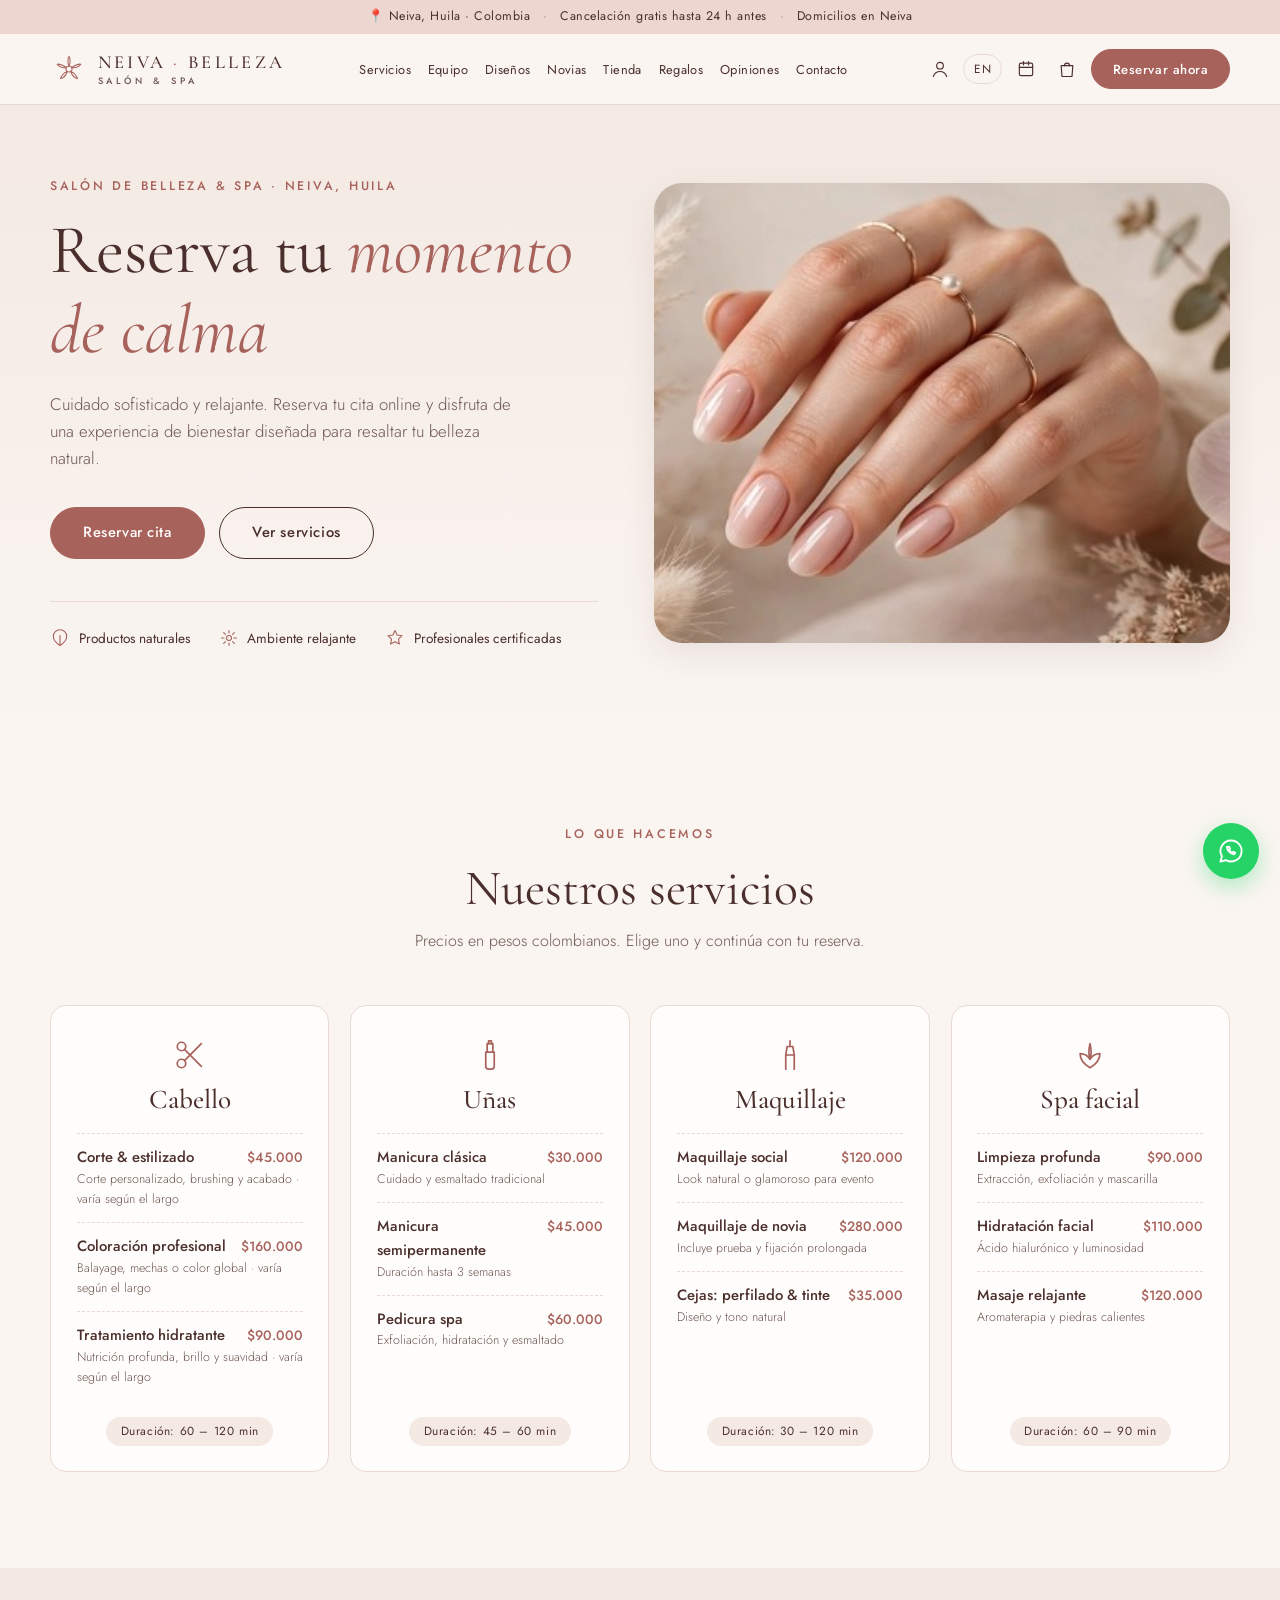
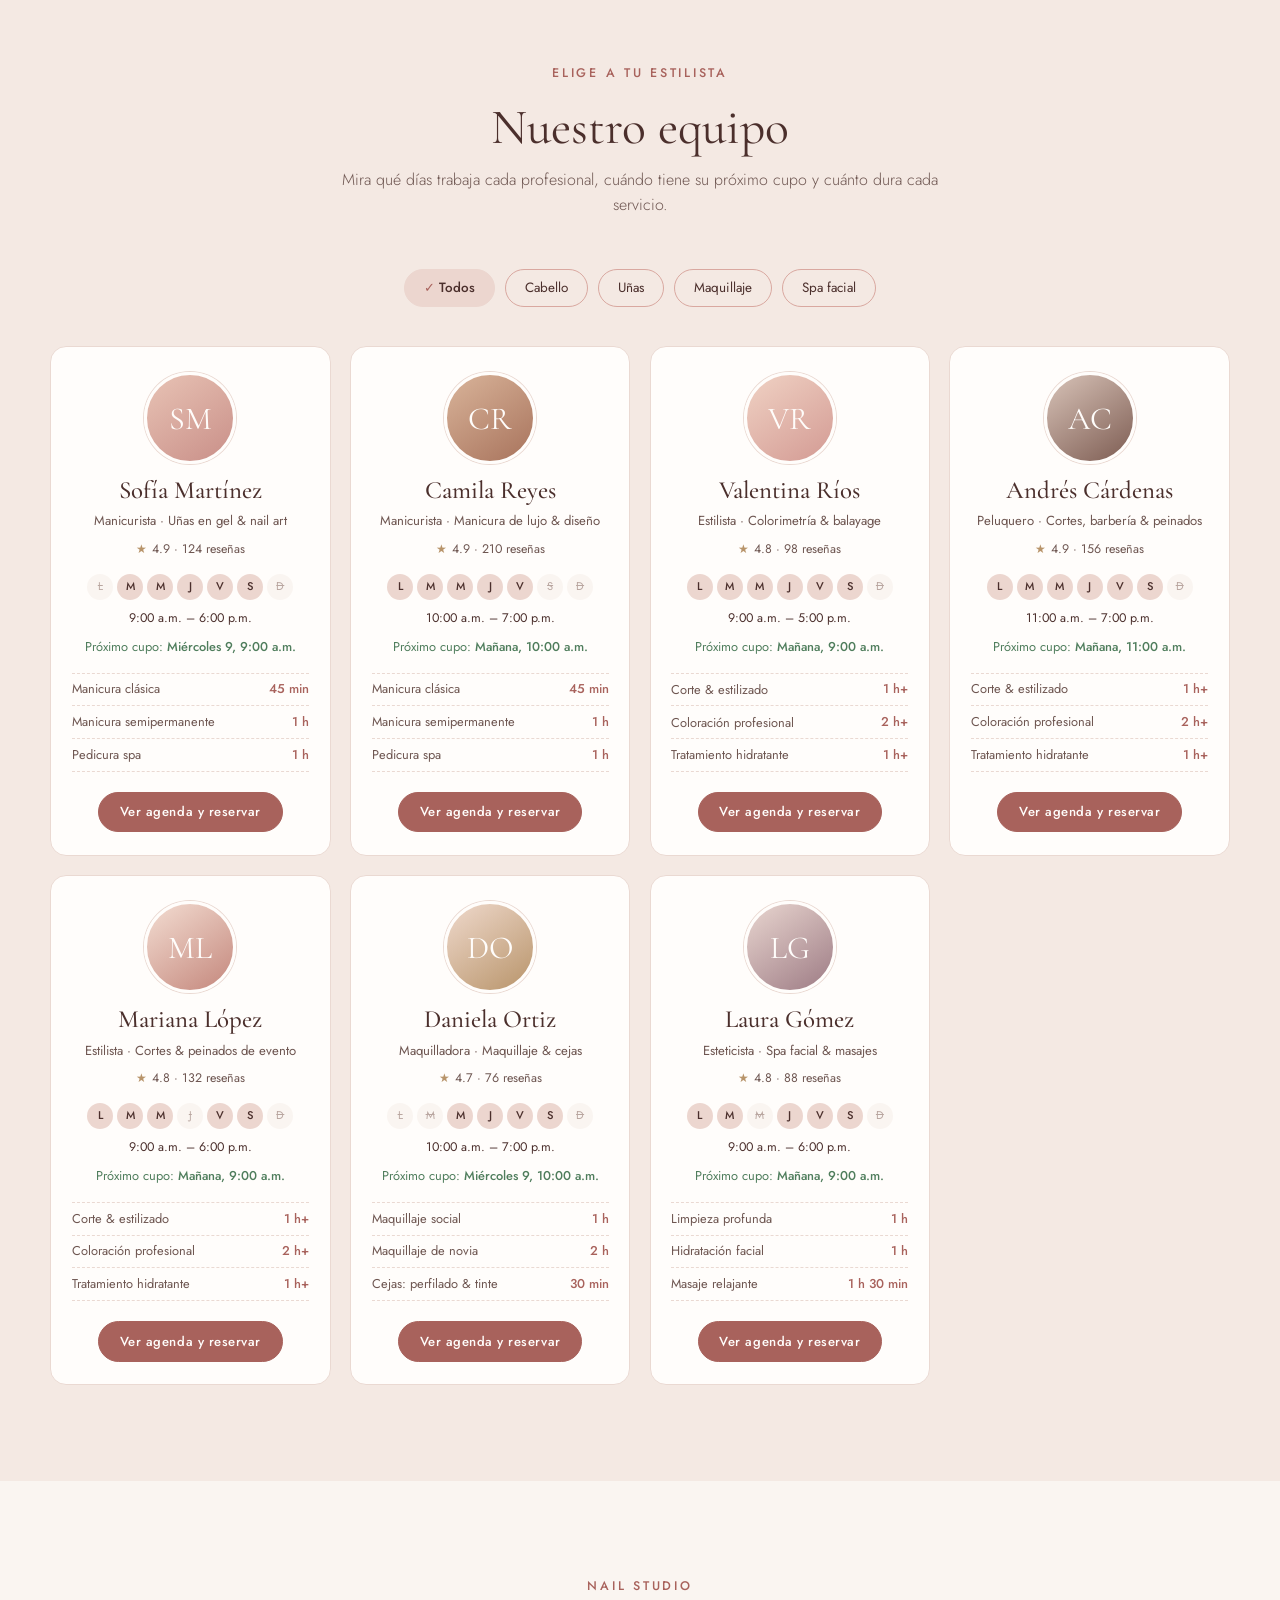
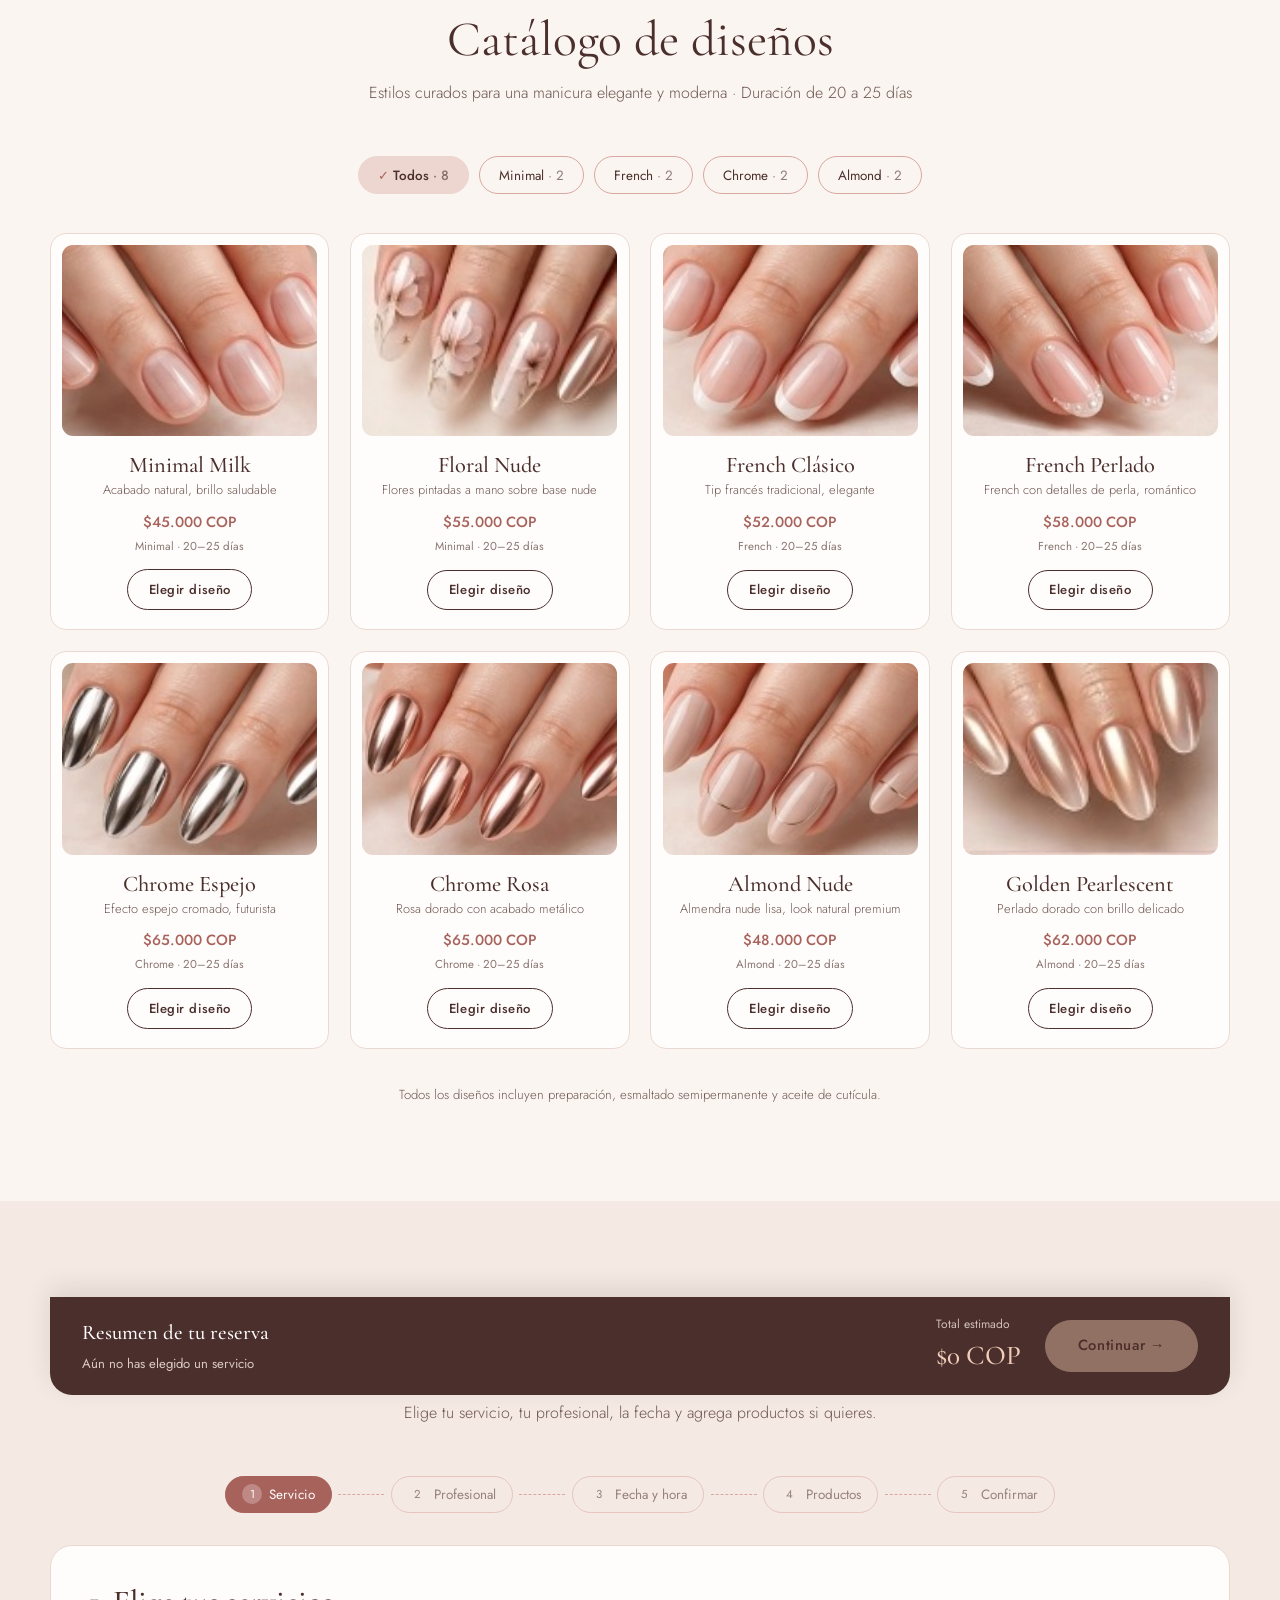
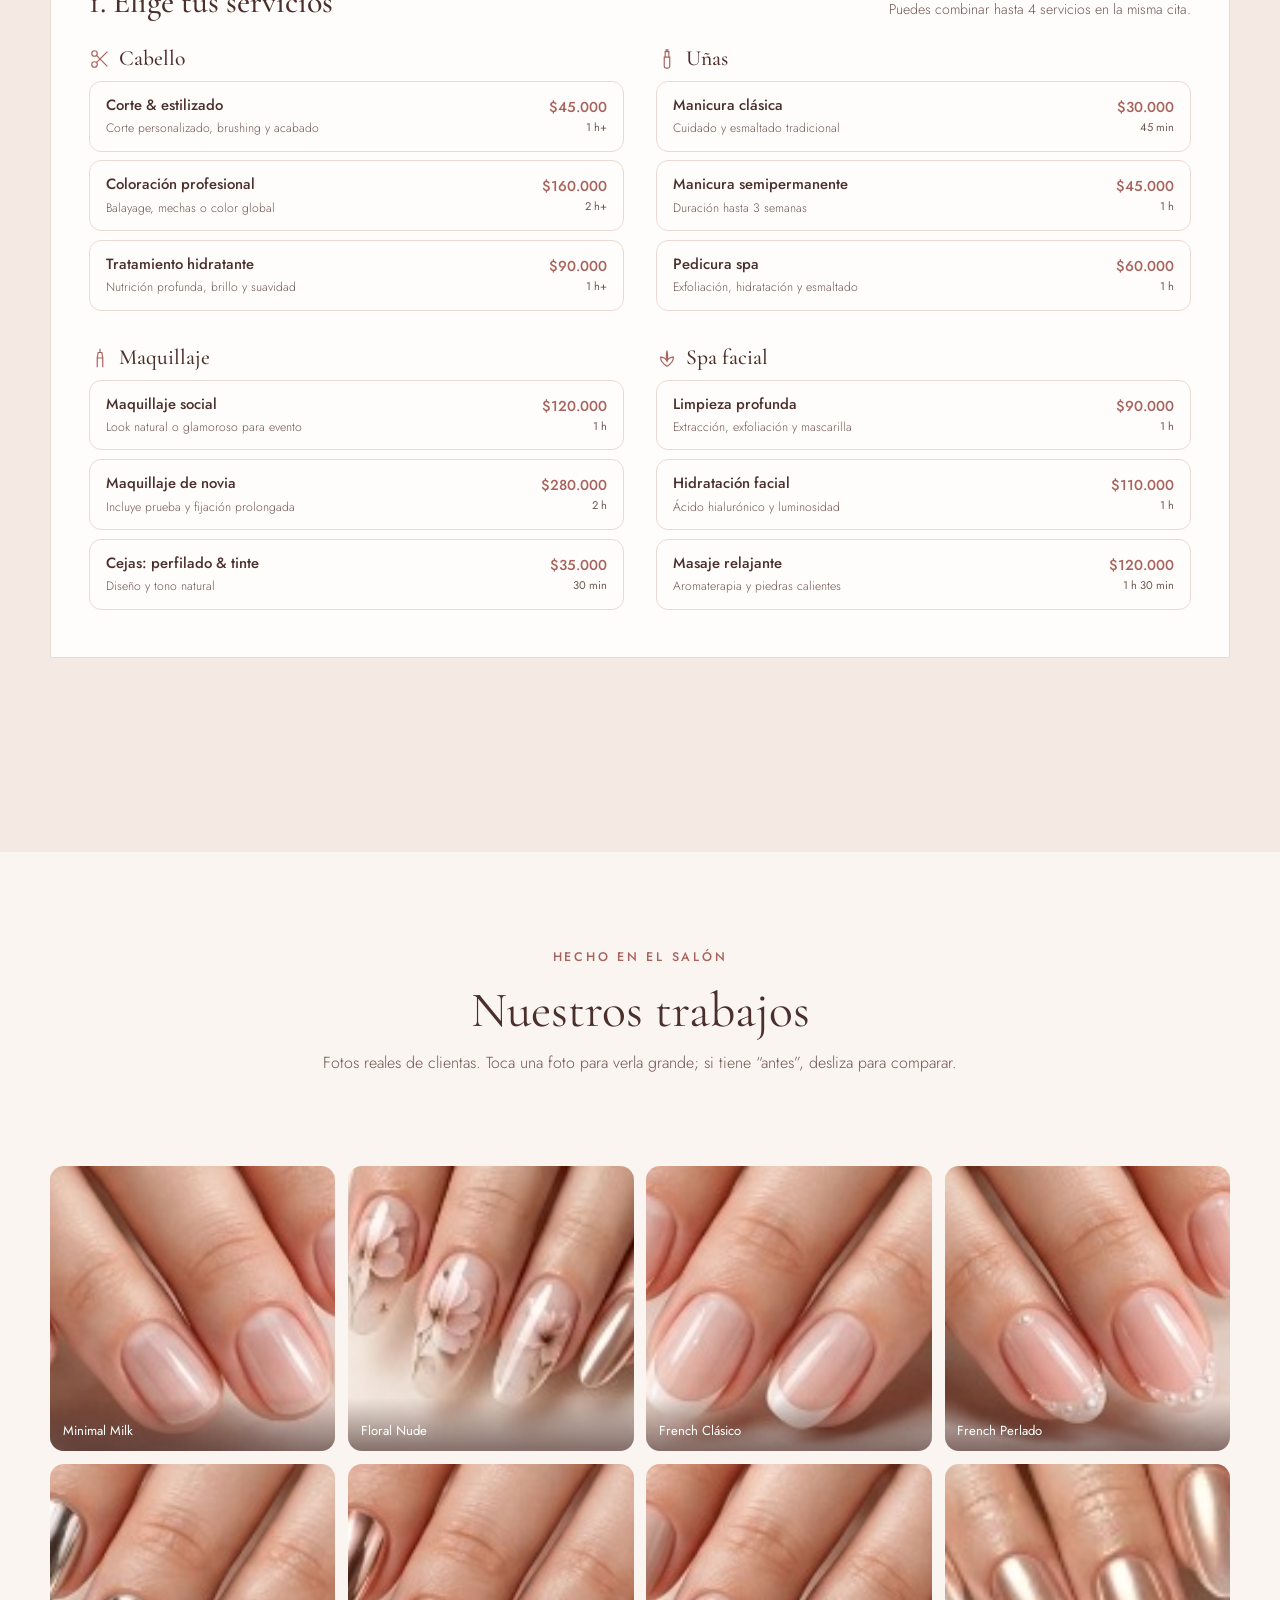
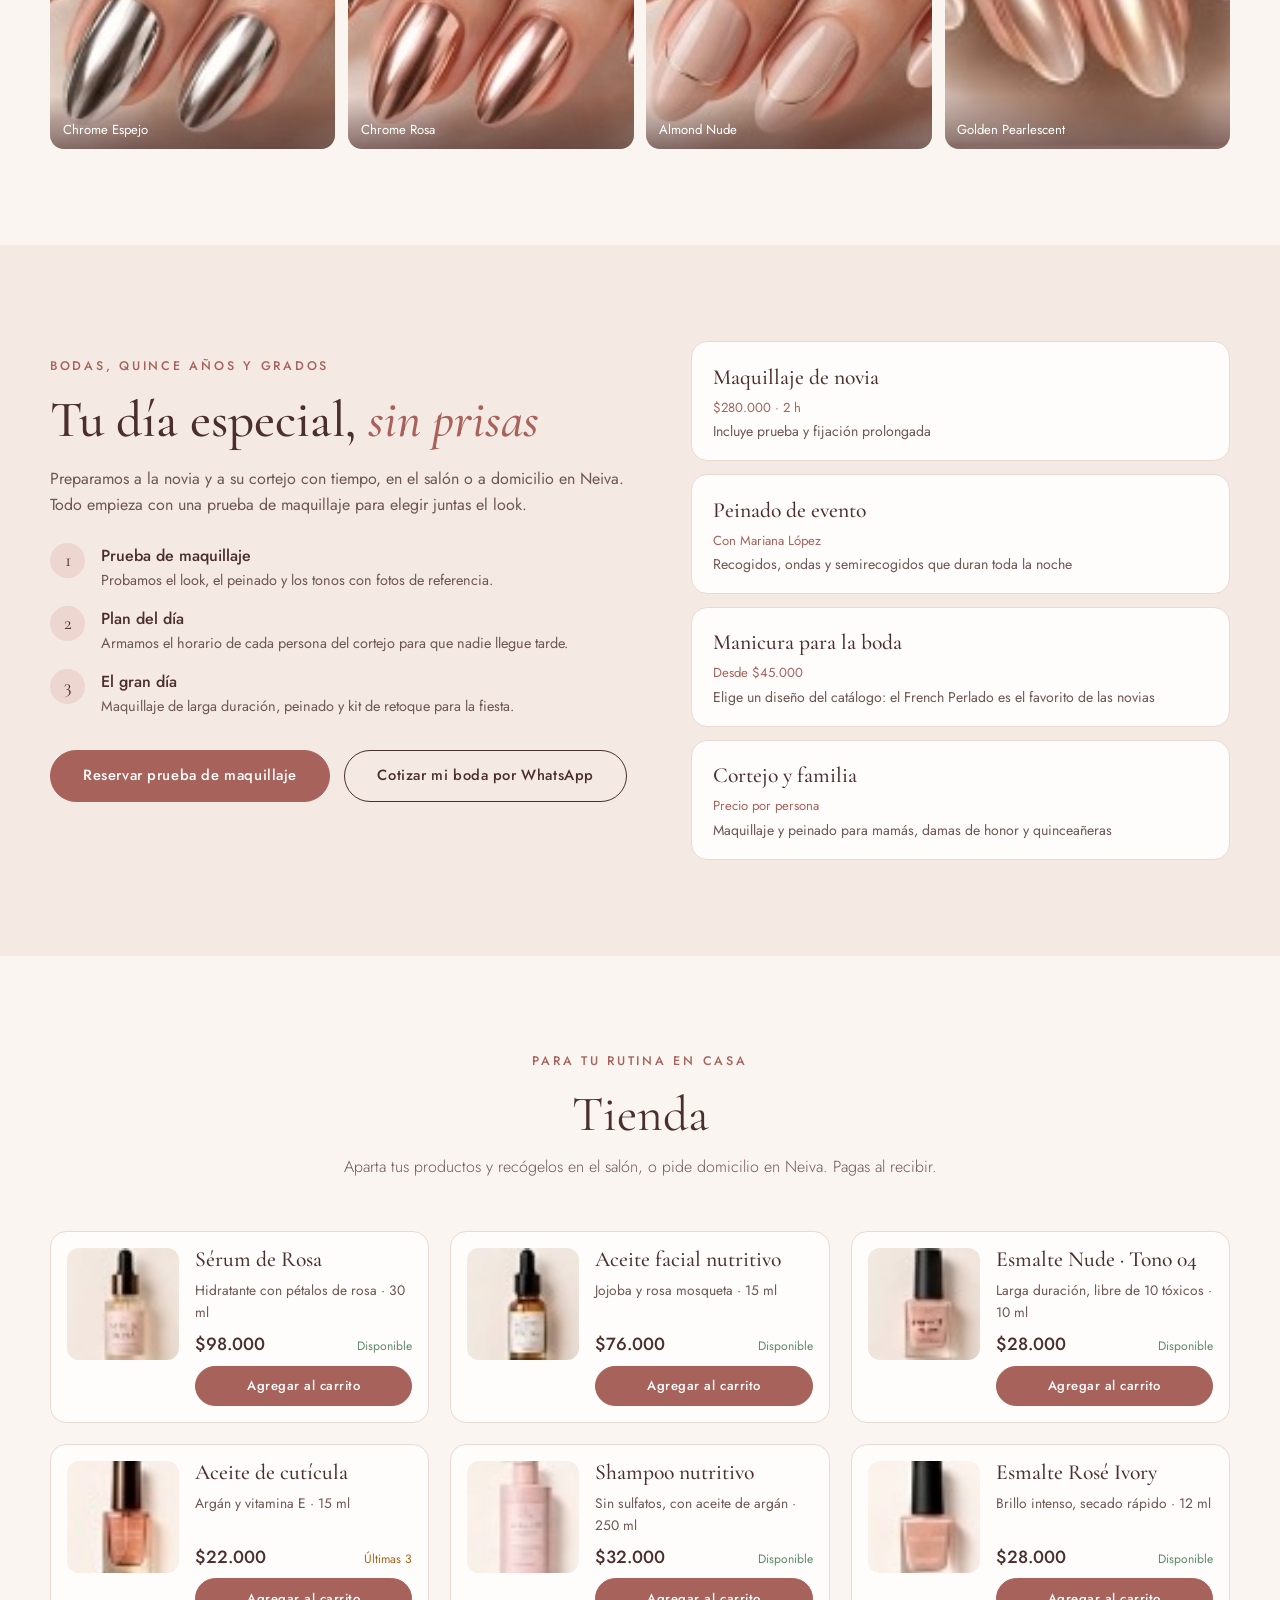
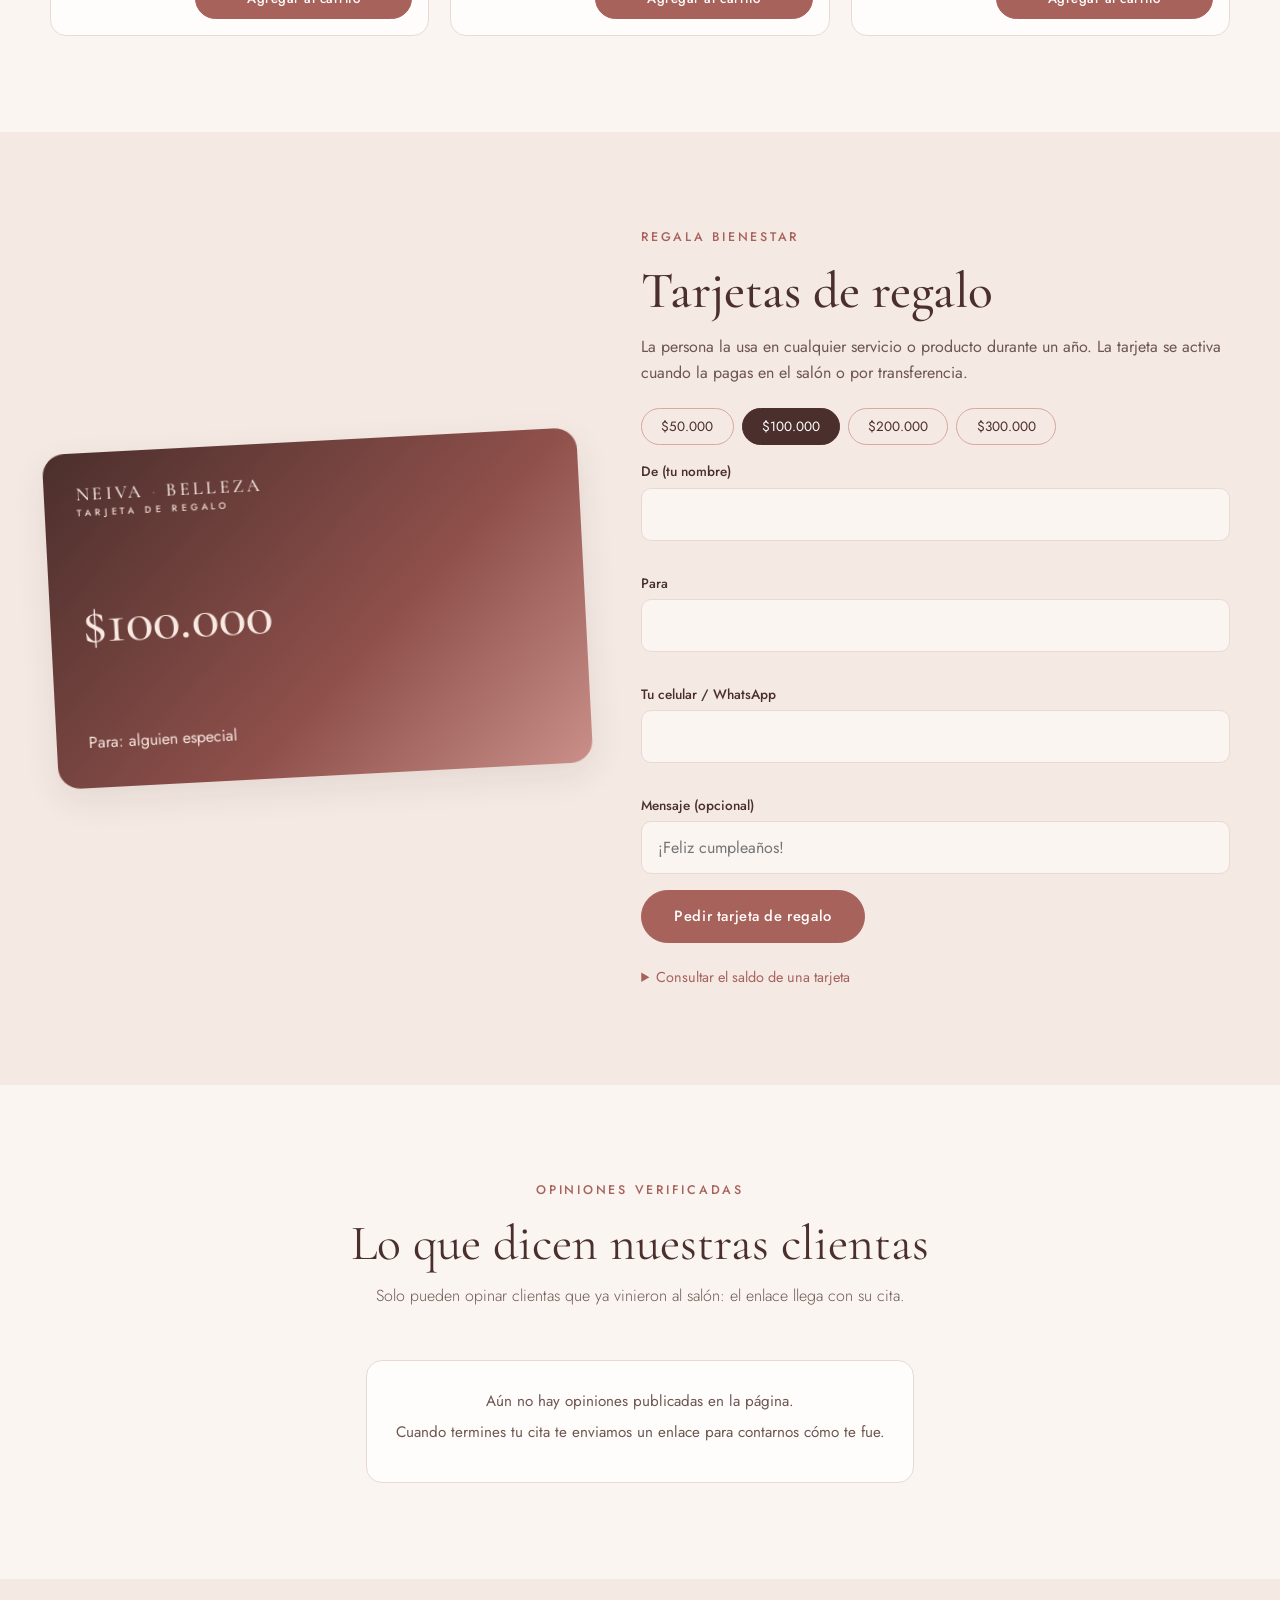
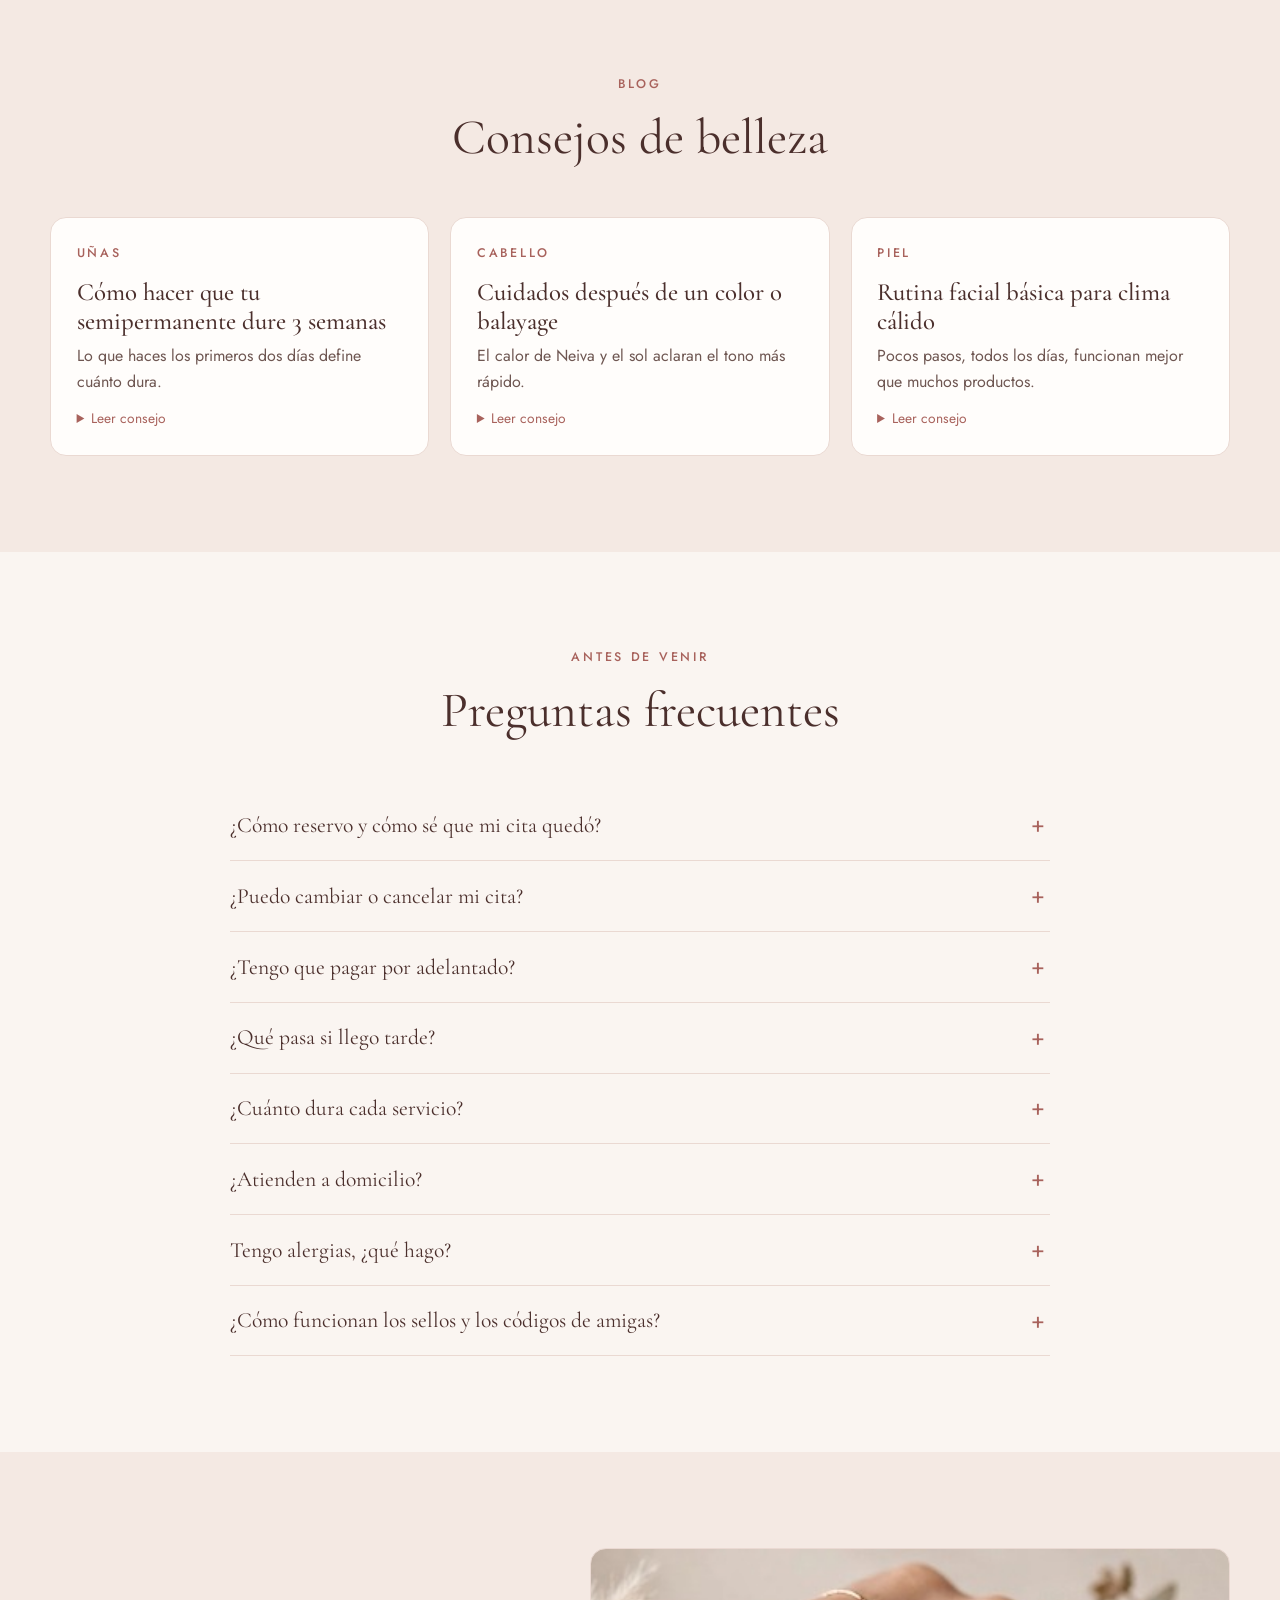
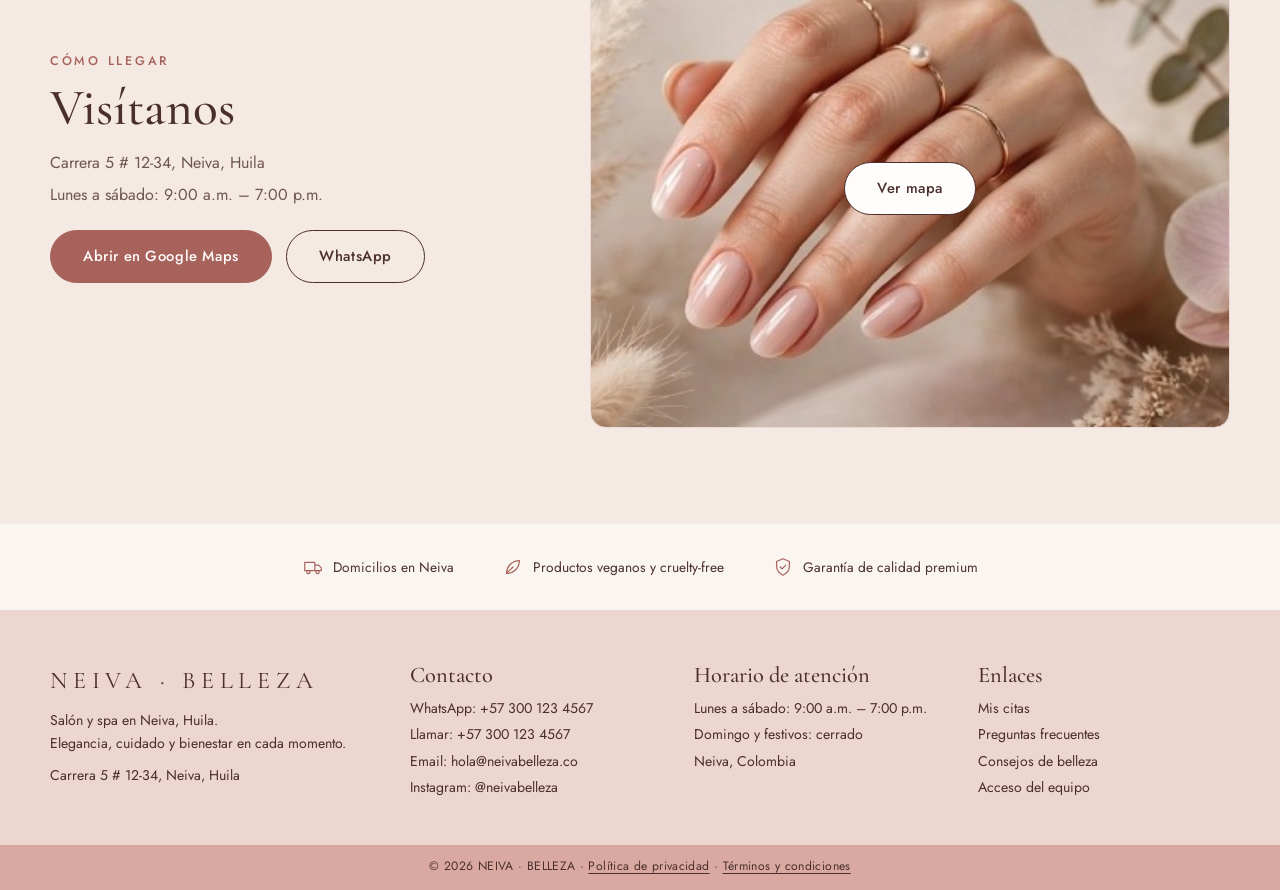
==== salon-belleza/index.html @ 9f674e5c "Neiva Belleza: página web, panel del salón, base de datos y pruebas Traído del repositorio afbolivar" ====
<!DOCTYPE html>
<html lang="es">
<head>
  <meta charset="UTF-8">
  <meta name="viewport" content="width=device-width, initial-scale=1.0">
  <title>Neiva Belleza | Salón & Spa en Neiva, Huila</title>
  <meta name="description" content="Neiva Belleza: salón de belleza y spa en Neiva, Huila. Uñas, cabello, maquillaje y spa facial. Reserva tu cita online.">
  <meta name="theme-color" content="#a8625c">
  <link rel="manifest" href="manifest.webmanifest">
  <link rel="icon" href="img/icono.svg" type="image/svg+xml">
  <link rel="apple-touch-icon" href="img/icono.svg">
  <meta property="og:type" content="website">
  <meta property="og:site_name" content="Neiva Belleza">
  <meta property="og:title" content="Neiva Belleza | Salón & Spa en Neiva, Huila">
  <meta property="og:description" content="Uñas, cabello, maquillaje y spa facial. Mira la agenda de cada profesional y reserva online en 2 minutos.">
  <meta property="og:image" content="https://neiva-belleza.vercel.app/img/portada-mano.jpg">
  <meta property="og:url" content="https://neiva-belleza.vercel.app/">
  <link rel="canonical" href="https://neiva-belleza.vercel.app/">
  <meta property="og:locale" content="es_CO">
  <meta name="twitter:card" content="summary_large_image">
  <script type="application/ld+json">{"@context": "https://schema.org", "@type": "BeautySalon", "name": "Neiva Belleza", "description": "Salón de belleza y spa en Neiva, Huila: uñas, cabello, maquillaje y spa facial. Reserva online.", "image": "https://neiva-belleza.vercel.app/img/portada-mano.jpg", "url": "https://neiva-belleza.vercel.app/", "telephone": "+57 300 123 4567", "email": "hola@neivabelleza.co", "priceRange": "$$", "address": {"@type": "PostalAddress", "streetAddress": "Carrera 5 # 12-34", "addressLocality": "Neiva", "addressRegion": "Huila", "addressCountry": "CO"}, "geo": {"@type": "GeoCoordinates", "latitude": 2.9273, "longitude": -75.2819}, "openingHoursSpecification": [{"@type": "OpeningHoursSpecification", "dayOfWeek": ["Monday", "Tuesday", "Wednesday", "Thursday", "Friday", "Saturday"], "opens": "09:00", "closes": "19:00"}], "currenciesAccepted": "COP", "paymentAccepted": "Efectivo, Nequi, Daviplata, transferencia, tarjeta"}</script>
  <script type="application/ld+json">{"@context": "https://schema.org", "@type": "FAQPage", "mainEntity": [{"@type": "Question", "name": "¿Cómo reservo y cómo sé que mi cita quedó?", "acceptedAnswer": {"@type": "Answer", "text": "Eliges servicio, profesional, fecha y hora en la sección Reservar. Al confirmar recibes un código y un enlace para ver tu cita. El salón la confirma por WhatsApp."}}, {"@type": "Question", "name": "¿Puedo cambiar o cancelar mi cita?", "acceptedAnswer": {"@type": "Answer", "text": "Sí, gratis hasta 24 horas antes, desde el enlace “Cambiar o cancelar” que recibes al reservar. Con menos de 24 horas escríbenos por WhatsApp."}}, {"@type": "Question", "name": "¿Tengo que pagar por adelantado?", "acceptedAnswer": {"@type": "Answer", "text": "No. Pagas en el salón al terminar tu servicio, en efectivo, Nequi, Daviplata, transferencia o tarjeta."}}, {"@type": "Question", "name": "¿Qué pasa si llego tarde?", "acceptedAnswer": {"@type": "Answer", "text": "Te esperamos hasta 15 minutos. Después de eso puede que debamos acortar el servicio o moverlo para no retrasar a la siguiente clienta."}}, {"@type": "Question", "name": "¿Cuánto dura cada servicio?", "acceptedAnswer": {"@type": "Answer", "text": "Cada servicio muestra su duración. Si combinas varios, la página suma el tiempo total, incluso según el largo de tu cabello."}}, {"@type": "Question", "name": "¿Atienden a domicilio?", "acceptedAnswer": {"@type": "Answer", "text": "Sí, en Neiva, para maquillaje, peinado y uñas. Escríbenos por WhatsApp con la dirección y la hora para cotizar."}}, {"@type": "Question", "name": "Tengo alergias, ¿qué hago?", "acceptedAnswer": {"@type": "Answer", "text": "Escríbelas en la nota al reservar. Quedan en tu ficha y la profesional las ve antes de atenderte."}}, {"@type": "Question", "name": "¿Cómo funcionan los sellos y los códigos de amigas?", "acceptedAnswer": {"@type": "Answer", "text": "Cada cita terminada suma un sello; al completar la tarjeta tienes un servicio gratis. Si una amiga reserva con tu código, ganas puntos cuando ella termine su primera cita."}}]}</script>
  <link rel="preconnect" href="https://fonts.googleapis.com">
  <link rel="preconnect" href="https://fonts.gstatic.com" crossorigin>
  <link href="https://fonts.googleapis.com/css2?family=Cormorant+Garamond:ital,wght@0,400;0,500;0,600;1,400&family=Jost:wght@300;400;500;600&display=swap" rel="stylesheet">
  <link rel="stylesheet" href="styles.css">
</head>
<body>

  <a class="saltar" href="#contenido" data-i18n="saltar">Saltar al contenido</a>

  <!-- ===== FRANJA SUPERIOR ===== -->
  <div class="franja-superior">
    <span>📍 Neiva, Huila · Colombia</span>
    <span class="separador">·</span>
    <span>Cancelación gratis hasta 24 h antes</span>
    <span class="separador">·</span>
    <span>Domicilios en Neiva</span>
  </div>

  <!-- ===== MENÚ ===== -->
  <header class="navbar" id="inicio">
    <div class="contenedor nav-contenido">
      <a href="#inicio" class="logo" aria-label="Neiva Belleza, inicio">
        <svg class="logo-flor" viewBox="0 0 40 40" aria-hidden="true">
          <g fill="none" stroke="currentColor" stroke-width="1.1">
            <circle cx="20" cy="20" r="3.2"/>
            <path d="M20 16.8c-2-4-1-8.5 0-10 1 1.5 2 6 0 10z"/>
            <path d="M23 18.6c3-3.3 7.6-4 9.3-3.6-.7 1.6-4.6 4.4-9.3 3.6z"/>
            <path d="M22 22.7c4.3 1.6 6.6 5.6 6.8 7.4-1.7-.2-5.7-2.5-6.8-7.4z"/>
            <path d="M18 22.7c-1.1 4.9-5.1 7.2-6.8 7.4.2-1.8 2.5-5.8 6.8-7.4z"/>
            <path d="M17 18.6c-4.7.8-8.6-2-9.3-3.6 1.7-.4 6.3.3 9.3 3.6z"/>
          </g>
        </svg>
        <span class="logo-texto">Neiva <i>·</i> Belleza<small>Salón &amp; Spa</small></span>
      </a>
      <nav aria-label="Principal">
        <ul class="nav-links">
          <li><a href="#servicios" data-i18n="nav.servicios">Servicios</a></li>
          <li><a href="#equipo" data-i18n="nav.equipo">Equipo</a></li>
          <li><a href="#disenos" data-i18n="nav.disenos">Diseños</a></li>
          <li><a href="#novias" data-i18n="nav.novias">Novias</a></li>
          <li><a href="#tienda" data-i18n="nav.tienda">Tienda</a></li>
          <li><a href="#regalos" data-i18n="nav.regalos">Regalos</a></li>
          <li><a href="#opiniones" data-i18n="nav.opiniones">Opiniones</a></li>
          <li><a href="#contacto" data-i18n="nav.contacto">Contacto</a></li>
          <li class="solo-celular"><a href="cita.html" data-i18n="pie.miscitas">Mis citas</a></li>
          <li class="solo-celular"><a href="admin.html" data-i18n="pie.equipo">Acceso del equipo</a></li>
        </ul>
      </nav>
      <div class="nav-acciones">
        <a href="admin.html" class="icono-nav solo-escritorio" aria-label="Panel de administración" title="Panel del salón">
          <svg viewBox="0 0 24 24" aria-hidden="true"><circle cx="12" cy="8" r="4"/><path d="M4 21c1.5-4 4.5-6 8-6s6.5 2 8 6"/></svg>
        </a>
        <button type="button" class="boton-idioma" id="boton-idioma" aria-label="Change language to English" title="English">EN</button>
        <a href="cita.html" class="icono-nav solo-escritorio" aria-label="Mis citas" title="Mis citas">
          <svg viewBox="0 0 24 24" aria-hidden="true"><rect x="4" y="5" width="16" height="15" rx="2"/><path d="M4 10h16M9 3v4M15 3v4"/></svg>
        </a>
        <button type="button" class="icono-nav" id="abrir-carrito" aria-label="Carrito de la tienda" title="Tu carrito">
          <svg viewBox="0 0 24 24" aria-hidden="true"><path d="M5 8h14l-1 13H6L5 8z"/><path d="M9 8a3 3 0 0 1 6 0"/></svg>
          <span class="contador-bolsa" id="contador-bolsa" hidden>0</span>
        </button>
        <a href="#reservar" class="btn btn-pequeno nav-boton" data-i18n="nav.reservar">Reservar ahora</a>
        <button class="menu-toggle" aria-label="Abrir menú" aria-expanded="false">
          <span></span><span></span><span></span>
        </button>
      </div>
    </div>
  </header>

  <main id="contenido" tabindex="-1">
    <!-- ===== PORTADA ===== -->
    <section class="hero">
      <div class="contenedor hero-contenido">
        <div class="hero-texto">
          <p class="sobretitulo" data-i18n="hero.sobre">Salón de belleza &amp; spa · Neiva, Huila</p>
          <h1 data-i18n-html="hero.titulo">Reserva tu <em>momento de calma</em></h1>
          <p class="hero-descripcion" data-i18n="hero.texto">Cuidado sofisticado y relajante. Reserva tu cita online y disfruta de una experiencia de bienestar diseñada para resaltar tu belleza natural.</p>
          <div class="hero-botones">
            <a href="#reservar" class="btn" data-i18n="hero.reservar">Reservar cita</a>
            <a href="#servicios" class="btn btn-borde" data-i18n="hero.servicios">Ver servicios</a>
          </div>
          <ul class="hero-beneficios">
            <li>
              <svg viewBox="0 0 24 24" aria-hidden="true"><path d="M12 21c-5-3-8-7-8-11a8 8 0 0 1 16 0c0 4-3 8-8 11z"/><path d="M12 21V9"/></svg>
              Productos naturales
            </li>
            <li>
              <svg viewBox="0 0 24 24" aria-hidden="true"><path d="M12 3v3M12 18v3M3 12h3M18 12h3M5.6 5.6l2.1 2.1M16.3 16.3l2.1 2.1M5.6 18.4l2.1-2.1M16.3 7.7l2.1-2.1"/><circle cx="12" cy="12" r="3"/></svg>
              Ambiente relajante
            </li>
            <li>
              <svg viewBox="0 0 24 24" aria-hidden="true"><path d="M12 3l2.6 5.3 5.9.9-4.3 4.1 1 5.8L12 16.4 6.8 19.1l1-5.8L3.5 9.2l5.9-.9L12 3z"/></svg>
              Profesionales certificadas
            </li>
          </ul>
        </div>
        <div class="hero-imagen">
          <img src="img/portada-mano.jpg" alt="Mano con manicura nude almendrada, anillos dorados y una orquídea">
        </div>
      </div>
    </section>

    <!-- ===== SERVICIOS ===== -->
    <section class="seccion" id="servicios">
      <div class="contenedor">
        <div class="titulo-seccion">
          <p class="sobretitulo" data-i18n="servicios.sobre">Lo que hacemos</p>
          <h2 data-i18n="servicios.titulo">Nuestros servicios</h2>
          <p data-i18n="servicios.texto">Precios en pesos colombianos. Elige uno y continúa con tu reserva.</p>
        </div>
        <div class="grid-servicios" id="grid-servicios"></div>
      </div>
    </section>

    <!-- ===== EQUIPO Y AGENDA ===== -->
    <section class="seccion seccion-alterna" id="equipo">
      <div class="contenedor">
        <div class="titulo-seccion">
          <p class="sobretitulo" data-i18n="equipo.sobre">Elige a tu estilista</p>
          <h2 data-i18n="equipo.titulo">Nuestro equipo</h2>
          <p data-i18n="equipo.texto">Mira qué días trabaja cada profesional, cuándo tiene su próximo cupo y cuánto dura cada servicio.</p>
        </div>
        <div class="filtros" id="filtros-equipo" role="tablist" aria-label="Filtrar equipo"></div>
        <div class="grid-equipo" id="grid-equipo"></div>
      </div>
    </section>

    <!-- ===== CATÁLOGO DE DISEÑOS DE UÑAS ===== -->
    <section class="seccion" id="disenos">
      <div class="contenedor">
        <div class="titulo-seccion">
          <p class="sobretitulo">Nail studio</p>
          <h2 data-i18n="disenos.titulo">Catálogo de diseños</h2>
          <p data-i18n="disenos.texto">Estilos curados para una manicura elegante y moderna · Duración de 20 a 25 días</p>
        </div>
        <div class="filtros" id="filtros" role="tablist" aria-label="Filtrar diseños"></div>
        <div class="grid-disenos" id="grid-disenos"></div>
        <p class="nota-catalogo">Todos los diseños incluyen preparación, esmaltado semipermanente y aceite de cutícula.</p>
      </div>
    </section>

    <!-- ===== RESERVA POR PASOS ===== -->
    <section class="seccion seccion-alterna" id="reservar">
      <div class="contenedor">
        <div class="titulo-seccion">
          <p class="sobretitulo" data-i18n="reservar.sobre">Reserva online</p>
          <h2 data-i18n="reservar.titulo">Completa tu reserva</h2>
          <p data-i18n="reservar.texto">Elige tu servicio, tu profesional, la fecha y agrega productos si quieres.</p>
        </div>

        <ol class="pasos" id="pasos" aria-label="Pasos de la reserva"></ol>

        <div class="reserva-panel" id="paso-contenido" aria-live="polite"></div>

        <div class="barra-resumen" id="barra-resumen">
          <div class="resumen-texto">
            <strong>Resumen de tu reserva</strong>
            <span id="resumen-lineas">Aún no has elegido un servicio</span>
          </div>
          <div class="resumen-total">
            <small>Total estimado</small>
            <strong id="resumen-total">$0 COP</strong>
          </div>
          <div class="resumen-botones">
            <button class="btn btn-borde btn-pequeno" id="btn-atras" type="button">← Atrás</button>
            <button class="btn" id="btn-siguiente" type="button">Continuar →</button>
          </div>
        </div>
      </div>
    </section>

    <!-- ===== TRABAJOS REALES (galería) ===== -->
    <section class="seccion" id="trabajos">
      <div class="contenedor">
        <div class="titulo-seccion">
          <p class="sobretitulo" data-i18n="trabajos.sobre">Hecho en el salón</p>
          <h2 data-i18n="trabajos.titulo">Nuestros trabajos</h2>
          <p data-i18n="trabajos.texto">Fotos reales de clientas. Toca una foto para verla grande; si tiene “antes”, desliza para comparar.</p>
        </div>
        <div class="filtros" id="filtros-galeria" role="tablist" aria-label="Filtrar trabajos"></div>
        <div class="grid-galeria" id="grid-galeria"></div>
      </div>
    </section>

    <!-- ===== NOVIAS Y EVENTOS ===== -->
    <section class="seccion seccion-alterna" id="novias">
      <div class="contenedor novias">
        <div class="novias-texto">
          <p class="sobretitulo" data-i18n="novias.sobre">Bodas, quince años y grados</p>
          <h2 data-i18n-html="novias.titulo">Tu día especial, <em>sin prisas</em></h2>
          <p data-i18n="novias.texto">Preparamos a la novia y a su cortejo con tiempo, en el salón o a domicilio en Neiva. Todo empieza con una prueba de maquillaje para elegir juntas el look.</p>
          <ol class="novias-pasos">
            <li><b data-i18n="novias.p1">Prueba de maquillaje</b><span data-i18n="novias.p1t">Probamos el look, el peinado y los tonos con fotos de referencia.</span></li>
            <li><b data-i18n="novias.p2">Plan del día</b><span data-i18n="novias.p2t">Armamos el horario de cada persona del cortejo para que nadie llegue tarde.</span></li>
            <li><b data-i18n="novias.p3">El gran día</b><span data-i18n="novias.p3t">Maquillaje de larga duración, peinado y kit de retoque para la fiesta.</span></li>
          </ol>
          <div class="hero-botones">
            <button type="button" class="btn" id="reservar-prueba-novia" data-i18n="novias.reservar">Reservar prueba de maquillaje</button>
            <a class="btn btn-borde" id="cotizar-novia" target="_blank" rel="noopener" data-i18n="novias.cotizar">Cotizar mi boda por WhatsApp</a>
          </div>
        </div>
        <ul class="novias-incluye" id="novias-incluye"></ul>
      </div>
    </section>

    <!-- ===== TIENDA ===== -->
    <section class="seccion" id="tienda">
      <div class="contenedor">
        <div class="titulo-seccion">
          <p class="sobretitulo" data-i18n="tienda.sobre">Para tu rutina en casa</p>
          <h2 data-i18n="tienda.titulo">Tienda</h2>
          <p data-i18n="tienda.texto">Aparta tus productos y recógelos en el salón, o pide domicilio en Neiva. Pagas al recibir.</p>
        </div>
        <div class="grid-tienda" id="grid-tienda"></div>
      </div>
    </section>

    <!-- ===== TARJETAS DE REGALO ===== -->
    <section class="seccion seccion-alterna" id="regalos">
      <div class="contenedor regalos">
        <div class="tarjeta-regalo-muestra" aria-hidden="true">
          <span class="logo-texto">Neiva <i>·</i> Belleza<small>Tarjeta de regalo</small></span>
          <strong id="muestra-valor">$100.000</strong>
          <span id="muestra-para">Para: alguien especial</span>
        </div>
        <div>
          <p class="sobretitulo" data-i18n="regalos.sobre">Regala bienestar</p>
          <h2 data-i18n="regalos.titulo">Tarjetas de regalo</h2>
          <p data-i18n="regalos.texto">La persona la usa en cualquier servicio o producto durante un año. La tarjeta se activa cuando la pagas en el salón o por transferencia.</p>
          <form class="form-regalo" id="form-regalo" novalidate>
            <div class="chips-valor" role="radiogroup" aria-label="Valor">
              <button type="button" class="chip" data-valor="50000" aria-pressed="false">$50.000</button>
              <button type="button" class="chip" data-valor="100000" aria-pressed="true">$100.000</button>
              <button type="button" class="chip" data-valor="200000" aria-pressed="false">$200.000</button>
              <button type="button" class="chip" data-valor="300000" aria-pressed="false">$300.000</button>
            </div>
            <div class="fila-campos">
              <div class="campo"><label for="regalo-de" data-i18n="regalos.de">De (tu nombre)</label><input id="regalo-de" maxlength="60" autocomplete="name"><small class="error"></small></div>
              <div class="campo"><label for="regalo-para" data-i18n="regalos.para">Para</label><input id="regalo-para" maxlength="60"><small class="error"></small></div>
            </div>
            <div class="campo"><label for="regalo-tel" data-i18n="regalos.tel">Tu celular / WhatsApp</label><input id="regalo-tel" type="tel" maxlength="20" autocomplete="tel"><small class="error"></small></div>
            <div class="campo"><label for="regalo-mensaje" data-i18n="regalos.mensaje">Mensaje (opcional)</label><input id="regalo-mensaje" maxlength="200" placeholder="¡Feliz cumpleaños!"></div>
            <p class="error-general" id="regalo-error" role="alert" hidden></p>
            <button class="btn" type="submit" data-i18n="regalos.pedir">Pedir tarjeta de regalo</button>
          </form>
          <div id="regalo-listo" hidden></div>
          <details class="consultar-saldo">
            <summary data-i18n="regalos.saldo">Consultar el saldo de una tarjeta</summary>
            <form id="form-saldo" class="fila-cupon"><input id="saldo-codigo" maxlength="12" placeholder="Código de la tarjeta" aria-label="Código de la tarjeta"><button class="btn btn-pequeno btn-borde" type="submit">Consultar</button></form>
            <p id="saldo-resultado" role="status"></p>
          </details>
        </div>
      </div>
    </section>

    <!-- ===== OPINIONES ===== -->
    <section class="seccion" id="opiniones">
      <div class="contenedor">
        <div class="titulo-seccion">
          <p class="sobretitulo" data-i18n="opiniones.sobre">Opiniones verificadas</p>
          <h2 data-i18n="opiniones.titulo">Lo que dicen nuestras clientas</h2>
          <p id="resumen-opiniones" data-i18n="opiniones.texto">Solo pueden opinar clientas que ya vinieron al salón: el enlace llega con su cita.</p>
        </div>
        <div class="grid-opiniones" id="grid-opiniones"></div>
      </div>
    </section>

    <!-- ===== CONSEJOS ===== -->
    <section class="seccion seccion-alterna" id="consejos">
      <div class="contenedor">
        <div class="titulo-seccion">
          <p class="sobretitulo" data-i18n="consejos.sobre">Blog</p>
          <h2 data-i18n="consejos.titulo">Consejos de belleza</h2>
        </div>
        <div class="grid-consejos">
          <article class="consejo">
            <p class="sobretitulo">Uñas</p>
            <h3>Cómo hacer que tu semipermanente dure 3 semanas</h3>
            <p>Lo que haces los primeros dos días define cuánto dura.</p>
            <details><summary>Leer consejo</summary>
              <ul>
                <li>Evita el agua muy caliente y los baños largos las primeras 24 horas.</li>
                <li>Usa guantes para lavar platos o limpiar con productos fuertes.</li>
                <li>Pon aceite de cutícula todas las noches: la uña flexible se despega menos.</li>
                <li>No uses las uñas como herramienta para abrir latas o despegar etiquetas.</li>
                <li>Si se levanta una esquina, no la arranques: ven y la reparamos.</li>
              </ul></details>
          </article>
          <article class="consejo">
            <p class="sobretitulo">Cabello</p>
            <h3>Cuidados después de un color o balayage</h3>
            <p>El calor de Neiva y el sol aclaran el tono más rápido.</p>
            <details><summary>Leer consejo</summary>
              <ul>
                <li>Espera 48 horas antes del primer lavado.</li>
                <li>Usa shampoo sin sulfatos y agua tibia o fría.</li>
                <li>Protector térmico siempre antes de plancha o secador.</li>
                <li>Gorra o protector solar capilar en piscina y sol fuerte.</li>
                <li>Un tratamiento hidratante cada 3 o 4 semanas mantiene el brillo.</li>
              </ul></details>
          </article>
          <article class="consejo">
            <p class="sobretitulo">Piel</p>
            <h3>Rutina facial básica para clima cálido</h3>
            <p>Pocos pasos, todos los días, funcionan mejor que muchos productos.</p>
            <details><summary>Leer consejo</summary>
              <ul>
                <li>Mañana: limpieza suave, hidratante ligera y protector solar.</li>
                <li>Noche: desmaquilla siempre, aunque solo hayas usado protector.</li>
                <li>Reaplica protector solar cada 3 horas si estás al aire libre.</li>
                <li>Exfolia máximo dos veces por semana.</li>
                <li>Una limpieza profunda en el salón cada mes ayuda con los poros.</li>
              </ul></details>
          </article>
        </div>
      </div>
    </section>

    <!-- ===== PREGUNTAS FRECUENTES ===== -->
    <section class="seccion" id="preguntas">
      <div class="contenedor contenedor-angosto">
        <div class="titulo-seccion">
          <p class="sobretitulo" data-i18n="preguntas.sobre">Antes de venir</p>
          <h2 data-i18n="preguntas.titulo">Preguntas frecuentes</h2>
        </div>
        <div class="faq" id="faq">
          <details><summary>¿Cómo reservo y cómo sé que mi cita quedó?</summary><p>Eliges servicio, profesional, fecha y hora en la sección Reservar. Al confirmar recibes un código y un enlace para ver tu cita. El salón la confirma por WhatsApp.</p></details>
          <details><summary>¿Puedo cambiar o cancelar mi cita?</summary><p>Sí, gratis hasta 24 horas antes, desde el enlace “Cambiar o cancelar” que recibes al reservar. Con menos de 24 horas escríbenos por WhatsApp.</p></details>
          <details><summary>¿Tengo que pagar por adelantado?</summary><p>No. Pagas en el salón al terminar tu servicio, en efectivo, Nequi, Daviplata, transferencia o tarjeta.</p></details>
          <details><summary>¿Qué pasa si llego tarde?</summary><p>Te esperamos hasta 15 minutos. Después de eso puede que debamos acortar el servicio o moverlo para no retrasar a la siguiente clienta.</p></details>
          <details><summary>¿Cuánto dura cada servicio?</summary><p>Cada servicio muestra su duración. Si combinas varios, la página suma el tiempo total, incluso según el largo de tu cabello.</p></details>
          <details><summary>¿Atienden a domicilio?</summary><p>Sí, en Neiva, para maquillaje, peinado y uñas. Escríbenos por WhatsApp con la dirección y la hora para cotizar.</p></details>
          <details><summary>Tengo alergias, ¿qué hago?</summary><p>Escríbelas en la nota al reservar. Quedan en tu ficha y la profesional las ve antes de atenderte.</p></details>
          <details><summary>¿Cómo funcionan los sellos y los códigos de amigas?</summary><p>Cada cita terminada suma un sello; al completar la tarjeta tienes un servicio gratis. Si una amiga reserva con tu código, ganas puntos cuando ella termine su primera cita.</p></details>
        </div>
      </div>
    </section>

    <!-- ===== UBICACIÓN ===== -->
    <section class="seccion seccion-alterna" id="ubicacion">
      <div class="contenedor ubicacion">
        <div>
          <p class="sobretitulo" data-i18n="ubicacion.sobre">Cómo llegar</p>
          <h2 data-i18n="ubicacion.titulo">Visítanos</h2>
          <p id="ubicacion-direccion"></p>
          <p id="ubicacion-horario"></p>
          <div class="hero-botones">
            <a class="btn" id="como-llegar" target="_blank" rel="noopener" data-i18n="ubicacion.llegar">Abrir en Google Maps</a>
            <a class="btn btn-borde" id="ubicacion-wa" target="_blank" rel="noopener">WhatsApp</a>
          </div>
        </div>
        <div class="mapa" id="mapa"><button type="button" class="btn btn-borde" id="cargar-mapa" data-i18n="ubicacion.mapa">Ver mapa</button></div>
      </div>
    </section>

    <!-- ===== FRANJA DE CONFIANZA ===== -->
    <ul class="franja-confianza contenedor">
      <li>
        <svg viewBox="0 0 24 24" aria-hidden="true"><path d="M3 7h11v9H3zM14 10h4l3 3v3h-7"/><circle cx="7" cy="17.5" r="1.8"/><circle cx="17" cy="17.5" r="1.8"/></svg>
        Domicilios en Neiva
      </li>
      <li>
        <svg viewBox="0 0 24 24" aria-hidden="true"><path d="M5 19c8 0 14-6 14-14-8 0-14 6-14 14z"/><path d="M5 19l7-7"/></svg>
        Productos veganos y cruelty-free
      </li>
      <li>
        <svg viewBox="0 0 24 24" aria-hidden="true"><path d="M12 3l7 3v5c0 5-3 8-7 10-4-2-7-5-7-10V6l7-3z"/><path d="M9 12l2 2 4-4"/></svg>
        Garantía de calidad premium
      </li>
    </ul>
  </main>

  <!-- ===== PIE DE PÁGINA / CONTACTO ===== -->
  <footer class="pie" id="contacto">
    <div class="contenedor pie-columnas">
      <div>
        <p class="pie-logo">Neiva · Belleza</p>
        <p>Salón y spa en Neiva, Huila.<br>Elegancia, cuidado y bienestar en cada momento.</p>
        <p id="pie-direccion"></p>
      </div>
      <div>
        <h4>Contacto</h4>
        <ul id="pie-contacto"></ul>
      </div>
      <div>
        <h4 data-i18n="pie.horario">Horario de atención</h4>
        <ul>
          <li id="pie-horario">Lunes a sábado: 9:00 a.m. – 7:00 p.m.</li>
          <li data-i18n="pie.domingo">Domingo y festivos: cerrado</li>
          <li>Neiva, Colombia</li>
        </ul>
      </div>
      <div>
        <h4 data-i18n="pie.enlaces">Enlaces</h4>
        <ul>
          <li><a href="cita.html" data-i18n="pie.miscitas">Mis citas</a></li>
          <li><a href="#preguntas" data-i18n="pie.preguntas">Preguntas frecuentes</a></li>
          <li><a href="#consejos" data-i18n="pie.consejos">Consejos de belleza</a></li>
          <li><a href="admin.html" data-i18n="pie.equipo">Acceso del equipo</a></li>
        </ul>
      </div>
    </div>
    <div class="pie-final">
      © <span id="anio"></span> NEIVA · BELLEZA ·
      <a href="privacidad.html" data-i18n="pie.privacidad">Política de privacidad</a> ·
      <a href="terminos.html" data-i18n="pie.terminos">Términos y condiciones</a>
    </div>
  </footer>

  <!-- ===== AGENDA DE UNA PROFESIONAL (ventana) ===== -->
  <dialog class="agenda-dialogo" id="agenda" aria-labelledby="agenda-titulo">
    <div id="agenda-contenido"></div>
  </dialog>

 <!-- ===== CARRITO DE LA TIENDA ===== -->
  <dialog class="carrito" id="carrito" aria-labelledby="carrito-titulo">
    <div id="carrito-contenido"></div>
  </dialog>

  <!-- ===== VISOR DE FOTOS ===== -->
  <dialog class="visor" id="visor" aria-label="Foto ampliada">
    <div id="visor-contenido"></div>
  </dialog>

  <a class="whatsapp-flotante" id="whatsapp-flotante" target="_blank" rel="noopener" aria-label="Escríbenos por WhatsApp">
    <svg viewBox="0 0 24 24" aria-hidden="true"><path d="M12 3a9 9 0 0 0-7.8 13.5L3 21l4.6-1.2A9 9 0 1 0 12 3z"/><path d="M8.5 8.5c.3 2.9 2.6 5.5 6 6.4l1.2-1.3-1.8-1-1 .8c-1-.5-1.9-1.4-2.4-2.4l.8-1-1-1.8z"/></svg>
  </a>

  <script src="api.js"></script>
  <script src="datos.js"></script>
  <script src="script.js"></script>
  <script src="extras.js"></script>
  <script>if ('serviceWorker' in navigator && location.protocol === 'https:') navigator.serviceWorker.register('sw.js').catch(() => {});</script>
</body>
</html>
---- salon-belleza/styles.css ----
/* ===== PALETA Y TIPOGRAFÍA (estilo nude / rosa empolvado) ===== */
:root {
  --crema: #faf5f1;
  --crema-2: #f4e9e3;
  --nude: #ecd6cf;
  --rosa: #d9a8a0;
  --rosa-fuerte: #a8625c;
  --rosa-hover: #8f504b;
  --cacao: #4b2f2c;
  --texto: #6e5651;
  --dorado: #b8946a;
  --linea: #ead9d2;
  --blanco: #fffdfb;
  --verde: #5f8a6b;
  --sombra: 0 12px 34px rgba(75, 47, 44, 0.09);
  --sombra-suave: 0 4px 16px rgba(75, 47, 44, 0.06);
  --radio: 16px;
  --serif: 'Cormorant Garamond', Georgia, serif;
  --sans: 'Jost', 'Segoe UI', Arial, sans-serif;
}

* { margin: 0; padding: 0; box-sizing: border-box; }
html { scroll-behavior: smooth; }
@media (prefers-reduced-motion: reduce) {
  html { scroll-behavior: auto; }
  *, *::before, *::after { animation-duration: 0.01ms !important; transition-duration: 0.01ms !important; }
}
section { scroll-margin-top: 80px; }

body {
  font-family: var(--sans);
  font-weight: 400;
  color: var(--texto);
  background: var(--crema);
  line-height: 1.6;
  -webkit-font-smoothing: antialiased;
}

a { text-decoration: none; color: inherit; }
ul { list-style: none; }
button { font: inherit; cursor: pointer; }
svg { display: block; }
[hidden] { display: none !important; }

.contenedor { width: min(1180px, 100% - 32px); margin: 0 auto; }

h1, h2, h3, h4 { font-family: var(--serif); font-weight: 500; color: var(--cacao); line-height: 1.15; }

.sobretitulo {
  font-size: 0.78rem;
  font-weight: 500;
  letter-spacing: 0.22em;
  text-transform: uppercase;
  color: var(--rosa-fuerte);
  margin-bottom: 0.9rem;
}

/* ===== BOTONES ===== */
.btn {
  display: inline-flex; align-items: center; justify-content: center; gap: 0.5rem;
  background: var(--rosa-fuerte);
  color: var(--blanco);
  padding: 0.85rem 2rem;
  border-radius: 999px;
  border: 1px solid var(--rosa-fuerte);
  font-weight: 500;
  font-size: 0.92rem;
  letter-spacing: 0.04em;
  transition: background 0.25s, border-color 0.25s, transform 0.25s, color 0.25s;
}
.btn:hover { background: var(--rosa-hover); border-color: var(--rosa-hover); transform: translateY(-1px); }
.btn-borde { background: transparent; color: var(--cacao); border-color: var(--cacao); }
.btn-borde:hover { background: var(--cacao); color: var(--blanco); border-color: var(--cacao); }
.btn-pequeno { padding: 0.55rem 1.3rem; font-size: 0.82rem; }
.btn:disabled { opacity: 0.45; cursor: not-allowed; transform: none; }

/* ===== FRANJA SUPERIOR ===== */
.franja-superior {
  background: var(--nude);
  color: var(--cacao);
  font-size: 0.78rem;
  letter-spacing: 0.04em;
  display: flex; justify-content: center; flex-wrap: wrap; gap: 0.4rem 0.8rem;
  padding: 0.45rem 16px;
  text-align: center;
}
.franja-superior .separador { opacity: 0.5; }

/* ===== MENÚ ===== */
.navbar {
  position: sticky; top: 0; z-index: 100;
  background: rgba(250, 245, 241, 0.94);
  backdrop-filter: blur(10px);
  border-bottom: 1px solid var(--linea);
}
.nav-contenido { display: flex; align-items: center; justify-content: space-between; gap: 1.5rem; padding: 0.9rem 0; }
.logo { display: flex; align-items: center; gap: 0.6rem; color: var(--cacao); }
.logo-flor { width: 38px; height: 38px; color: var(--rosa-fuerte); }
.logo-texto {
  font-family: var(--serif); font-size: 1.35rem; font-weight: 500;
  letter-spacing: 0.24em; text-transform: uppercase; line-height: 1;
}
.logo-texto i { font-style: normal; color: var(--rosa-fuerte); }
.logo-texto small {
  display: block; font-family: var(--sans); font-size: 0.58rem; letter-spacing: 0.42em;
  color: var(--texto); margin-top: 0.3rem;
}
.nav-links { display: flex; gap: 1.8rem; }
.nav-links a { font-size: 0.86rem; letter-spacing: 0.06em; color: var(--cacao); position: relative; padding: 0.2rem 0; }
.nav-links a::after {
  content: ''; position: absolute; left: 0; bottom: -2px; width: 0; height: 1px;
  background: var(--rosa-fuerte); transition: width 0.3s;
}
.nav-links a:hover::after { width: 100%; }
.nav-acciones { display: flex; align-items: center; gap: 0.9rem; }
.icono-nav { position: relative; width: 36px; height: 36px; display: grid; place-items: center; border-radius: 50%; transition: background 0.2s; }
.icono-nav:hover { background: var(--crema-2); }
.icono-nav svg { width: 20px; height: 20px; fill: none; stroke: var(--cacao); stroke-width: 1.4; stroke-linecap: round; stroke-linejoin: round; }
.contador-bolsa {
  position: absolute; top: 0; right: -2px;
  min-width: 17px; height: 17px; padding: 0 4px; border-radius: 999px;
  background: var(--rosa-fuerte); color: var(--blanco);
  font-size: 0.65rem; font-weight: 600; display: grid; place-items: center;
}
.menu-toggle { display: none; background: none; border: none; width: 36px; height: 36px; padding: 8px 6px; flex-direction: column; justify-content: space-between; }
.menu-toggle span { display: block; height: 1.5px; background: var(--cacao); border-radius: 2px; transition: transform 0.3s, opacity 0.3s; }
.menu-toggle[aria-expanded="true"] span:nth-child(1) { transform: translateY(8.5px) rotate(45deg); }
.menu-toggle[aria-expanded="true"] span:nth-child(2) { opacity: 0; }
.menu-toggle[aria-expanded="true"] span:nth-child(3) { transform: translateY(-8.5px) rotate(-45deg); }

/* ===== PORTADA ===== */
.hero { background: linear-gradient(180deg, var(--crema-2) 0%, var(--crema) 100%); padding: 4.5rem 0 5rem; }
.hero-contenido { display: grid; grid-template-columns: 1fr 1.05fr; gap: 3.5rem; align-items: center; }
.hero h1 { font-size: clamp(2.6rem, 5.4vw, 4.4rem); font-weight: 400; margin-bottom: 1.3rem; }
.hero h1 em { font-style: italic; color: var(--rosa-fuerte); }
.hero-descripcion { font-size: 1.05rem; font-weight: 300; max-width: 470px; margin-bottom: 2.2rem; }
.hero-botones { display: flex; gap: 0.9rem; flex-wrap: wrap; margin-bottom: 2.6rem; }
.hero-beneficios { display: flex; flex-wrap: wrap; gap: 0.8rem 1.8rem; border-top: 1px solid var(--linea); padding-top: 1.6rem; }
.hero-beneficios li { display: flex; align-items: center; gap: 0.55rem; font-size: 0.85rem; color: var(--cacao); }
.hero-beneficios svg { width: 20px; height: 20px; fill: none; stroke: var(--rosa-fuerte); stroke-width: 1.3; stroke-linecap: round; stroke-linejoin: round; }
.hero-imagen {
  border-radius: 28px;
  overflow: hidden;
  box-shadow: var(--sombra);
  aspect-ratio: 5 / 4;
}
.hero-imagen img { width: 100%; height: 100%; object-fit: cover; display: block; }

/* ===== SECCIONES ===== */
.seccion { padding: 6rem 0; }
.seccion-alterna { background: var(--crema-2); }
.titulo-seccion { text-align: center; max-width: 640px; margin: 0 auto 3.2rem; }
.titulo-seccion h2 { font-size: clamp(2.2rem, 4vw, 3.1rem); font-weight: 400; margin-bottom: 0.7rem; }
.titulo-seccion p:last-child { font-weight: 300; }

/* ===== SERVICIOS ===== */
.grid-servicios { display: grid; grid-template-columns: repeat(4, 1fr); gap: 1.3rem; }
.tarjeta-servicio {
  background: var(--blanco);
  border: 1px solid var(--linea);
  border-radius: var(--radio);
  padding: 2rem 1.6rem 1.6rem;
  text-align: center;
  display: flex; flex-direction: column;
  transition: box-shadow 0.3s, transform 0.3s;
}
.tarjeta-servicio:hover { box-shadow: var(--sombra); transform: translateY(-4px); }
.tarjeta-servicio .icono-linea { width: 34px; height: 34px; margin: 0 auto 0.8rem; fill: none; stroke: var(--rosa-fuerte); stroke-width: 1.2; stroke-linecap: round; stroke-linejoin: round; }
.tarjeta-servicio h3 { font-size: 1.7rem; margin-bottom: 1.1rem; }
.lista-servicios { text-align: left; flex: 1; }
.lista-servicios li { padding: 0.75rem 0; border-top: 1px dashed var(--linea); }
.lista-servicios .fila { display: flex; justify-content: space-between; gap: 0.6rem; align-items: baseline; }
.lista-servicios strong { font-weight: 500; color: var(--cacao); font-size: 0.93rem; }
.lista-servicios .precio { font-size: 0.85rem; color: var(--rosa-fuerte); white-space: nowrap; font-weight: 500; }
.lista-servicios small { display: block; font-size: 0.78rem; font-weight: 300; }
.duracion {
  display: inline-block; margin: 1.1rem auto 0;
  font-size: 0.74rem; letter-spacing: 0.05em;
  background: var(--crema-2); color: var(--cacao);
  border-radius: 999px; padding: 0.3rem 0.9rem;
}

/* ===== CATÁLOGO DE DISEÑOS ===== */
.filtros { display: flex; justify-content: center; flex-wrap: wrap; gap: 0.6rem; margin-bottom: 2.4rem; }
.chip {
  background: transparent; border: 1px solid var(--rosa);
  color: var(--cacao); border-radius: 999px;
  padding: 0.45rem 1.2rem; font-size: 0.84rem;
  transition: background 0.2s, color 0.2s, border-color 0.2s;
}
.chip:hover { background: var(--nude); }
.chip[aria-selected="true"] { background: var(--nude); border-color: var(--nude); font-weight: 500; }
.chip[aria-selected="true"]::before { content: '✓ '; color: var(--rosa-fuerte); }
.chip span { opacity: 0.6; }

.grid-disenos { display: grid; grid-template-columns: repeat(4, 1fr); gap: 1.3rem; }
.tarjeta-diseno {
  background: var(--blanco);
  border: 1px solid var(--linea);
  border-radius: var(--radio);
  padding: 0.7rem 0.7rem 1.2rem;
  text-align: center;
  transition: box-shadow 0.3s, transform 0.3s;
  animation: entrar 0.45s ease both;
}
.tarjeta-diseno:hover { box-shadow: var(--sombra); transform: translateY(-4px); }
.tarjeta-diseno .foto { border-radius: 11px; overflow: hidden; aspect-ratio: 4 / 3; margin-bottom: 1rem; }
.tarjeta-diseno .foto img { width: 100%; height: 100%; object-fit: cover; display: block; transition: transform 0.5s; }
.tarjeta-diseno:hover .foto img { transform: scale(1.05); }
.tarjeta-diseno h3 { font-size: 1.4rem; }
.tarjeta-diseno p { font-size: 0.8rem; font-weight: 300; margin: 0.15rem 0 0.5rem; padding: 0 0.4rem; }
.tarjeta-diseno .precio { color: var(--rosa-fuerte); font-weight: 500; font-size: 0.92rem; }
.tarjeta-diseno .meta { display: block; font-size: 0.72rem; color: var(--texto); opacity: 0.8; margin: 0.15rem 0 0.9rem; }
.nota-catalogo { text-align: center; font-size: 0.82rem; font-weight: 300; margin-top: 2.2rem; }
@keyframes entrar { from { opacity: 0; transform: translateY(10px); } to { opacity: 1; transform: none; } }

/* ===== RESERVA POR PASOS ===== */
.pasos {
  display: flex; justify-content: center; align-items: center; flex-wrap: wrap;
  gap: 0.4rem; margin-bottom: 2rem; counter-reset: paso;
}
.pasos li { display: flex; align-items: center; gap: 0.4rem; }
.pasos li:not(:last-child)::after {
  content: ''; width: 46px; border-top: 1px dashed var(--rosa);
}
.paso-boton {
  background: transparent; border: 1px solid var(--rosa); color: var(--cacao);
  border-radius: 999px; padding: 0.4rem 1rem; font-size: 0.84rem;
  display: flex; align-items: center; gap: 0.4rem;
}
.paso-boton:disabled { cursor: default; opacity: 0.55; }
.paso-boton .numero {
  width: 20px; height: 20px; border-radius: 50%; display: grid; place-items: center;
  font-size: 0.72rem; background: var(--crema-2);
}
.paso-boton.completo .numero { background: var(--verde); color: #fff; }
.paso-boton.activo { background: var(--rosa-fuerte); border-color: var(--rosa-fuerte); color: var(--blanco); }
.paso-boton.activo .numero { background: rgba(255, 255, 255, 0.25); }

.reserva-panel {
  background: var(--blanco);
  border: 1px solid var(--linea);
  border-radius: 22px 22px 0 0;
  padding: 2.4rem;
  min-height: 420px;
}
.paso-titulo { display: flex; justify-content: space-between; align-items: end; flex-wrap: wrap; gap: 0.5rem; margin-bottom: 1.6rem; }
.paso-titulo h3 { font-size: 2rem; font-weight: 500; }
.paso-titulo p { font-size: 0.88rem; font-weight: 300; }
.animar-paso { animation: entrar 0.35s ease both; }

/* Paso 1: servicios */
.diseno-elegido {
  display: flex; align-items: center; gap: 1.2rem;
  background: var(--crema-2); border: 1px solid var(--rosa); border-radius: 14px;
  padding: 0.8rem; margin-bottom: 1.6rem;
}
.diseno-elegido .miniatura { width: 110px; border-radius: 10px; overflow: hidden; flex-shrink: 0; aspect-ratio: 4/3; }
.diseno-elegido .miniatura img { width: 100%; height: 100%; object-fit: cover; display: block; }
.diseno-elegido h4 { font-size: 1.35rem; }
.diseno-elegido small { display: block; font-size: 0.8rem; }
.grid-opciones-servicio { display: grid; grid-template-columns: repeat(2, 1fr); gap: 1.6rem 2rem; }
.grupo-servicio h4 { display: flex; align-items: center; gap: 0.5rem; font-size: 1.35rem; margin-bottom: 0.6rem; }
.grupo-servicio h4 svg { width: 22px; height: 22px; fill: none; stroke: var(--rosa-fuerte); stroke-width: 1.3; }
.opcion {
  width: 100%; text-align: left;
  display: grid; grid-template-columns: 1fr auto; gap: 0.1rem 1rem; align-items: center;
  background: var(--blanco); border: 1px solid var(--linea); border-radius: 12px;
  padding: 0.75rem 1rem; margin-bottom: 0.55rem; color: var(--texto);
  transition: border-color 0.2s, background 0.2s, box-shadow 0.2s;
}
.opcion:hover { border-color: var(--rosa); box-shadow: var(--sombra-suave); }
.opcion strong { color: var(--cacao); font-weight: 500; font-size: 0.93rem; }
.opcion small { grid-column: 1; font-size: 0.76rem; font-weight: 300; }
.opcion .precio { grid-row: 1 / span 2; grid-column: 2; text-align: right; color: var(--rosa-fuerte); font-weight: 500; font-size: 0.9rem; }
.opcion .precio em { display: block; font-style: normal; font-size: 0.7rem; color: var(--texto); font-weight: 400; }
.opcion[aria-pressed="true"] { background: var(--crema-2); border-color: var(--rosa-fuerte); box-shadow: inset 0 0 0 1px var(--rosa-fuerte); }

/* Paso 2: profesionales */
.grid-profesionales { display: grid; grid-template-columns: repeat(3, 1fr); gap: 1.1rem; }
.tarjeta-profesional {
  position: relative; text-align: left;
  display: flex; align-items: center; gap: 1rem;
  background: var(--blanco); border: 1px solid var(--linea); border-radius: 16px;
  padding: 1.1rem; color: var(--texto);
  transition: border-color 0.2s, box-shadow 0.2s, transform 0.2s;
}
.tarjeta-profesional:hover { border-color: var(--rosa); box-shadow: var(--sombra-suave); transform: translateY(-2px); }
.tarjeta-profesional[aria-pressed="true"] { border-color: var(--rosa-fuerte); box-shadow: inset 0 0 0 1px var(--rosa-fuerte), var(--sombra-suave); background: #fffaf7; }
.retrato {
  width: 72px; height: 72px; border-radius: 50%; flex-shrink: 0;
  display: grid; place-items: center;
  font-family: var(--serif); font-size: 1.6rem; color: var(--blanco);
  border: 3px solid var(--blanco); box-shadow: 0 0 0 1px var(--linea);
}
.tarjeta-profesional h4 { font-size: 1.3rem; }
.tarjeta-profesional .especialidad { font-size: 0.8rem; display: block; }
.calificacion { font-size: 0.78rem; margin-top: 0.2rem; display: block; }
.calificacion b { color: var(--dorado); letter-spacing: 1px; font-weight: 400; }
.etiqueta-estado {
  position: absolute; top: 0.6rem; right: 0.7rem;
  font-size: 0.68rem; border-radius: 999px; padding: 0.15rem 0.6rem;
  background: var(--crema-2); color: var(--rosa-fuerte); font-weight: 500;
}
.tarjeta-profesional[aria-pressed="true"] .etiqueta-estado { background: var(--rosa-fuerte); color: var(--blanco); }

/* Paso 3: calendario y horarios */
.grid-fecha { display: grid; grid-template-columns: 1.1fr 1fr; gap: 2rem; align-items: start; }
.calendario { background: var(--crema); border: 1px solid var(--linea); border-radius: 16px; padding: 1.2rem; }
.calendario-cabecera { display: flex; justify-content: space-between; align-items: center; margin-bottom: 0.8rem; }
.calendario-cabecera strong { font-family: var(--serif); font-size: 1.4rem; font-weight: 500; color: var(--cacao); }
.flecha {
  width: 32px; height: 32px; border-radius: 50%; border: 1px solid var(--linea);
  background: var(--blanco); color: var(--cacao);
}
.flecha:disabled { opacity: 0.35; cursor: not-allowed; }
.dias-semana, .dias-mes { display: grid; grid-template-columns: repeat(7, 1fr); gap: 0.3rem; text-align: center; }
.dias-semana span { font-size: 0.72rem; text-transform: uppercase; letter-spacing: 0.08em; padding: 0.3rem 0; opacity: 0.75; }
.dia {
  width: 40px; height: 40px; margin: 0 auto; border-radius: 50%; border: none; background: transparent;
  color: var(--cacao); font-size: 0.9rem;
  transition: background 0.2s;
}
.dia:hover:not(:disabled) { background: var(--nude); }
.dia:disabled { color: #c9b8b2; cursor: not-allowed; text-decoration: line-through; text-decoration-color: rgba(0, 0, 0, 0.12); }
.dia.hoy { box-shadow: inset 0 0 0 1px var(--rosa); }
.dia[aria-pressed="true"] { background: var(--rosa-fuerte); color: var(--blanco); }
.horarios h4 { font-size: 1.35rem; margin-bottom: 0.2rem; }
.horarios > p { font-size: 0.82rem; margin-bottom: 1rem; }
.grid-horas { display: grid; grid-template-columns: repeat(3, 1fr); gap: 0.6rem; }
.hora {
  border: 1px solid var(--linea); background: var(--blanco); color: var(--cacao);
  border-radius: 10px; padding: 0.65rem 0; font-size: 0.9rem;
}
.hora:hover:not(:disabled) { border-color: var(--rosa); }
.hora:disabled { background: var(--crema-2); color: #b9a6a0; cursor: not-allowed; }
.hora:disabled::after { content: ' · ocupado'; font-size: 0.7rem; }
.hora[aria-pressed="true"] { background: var(--rosa-fuerte); border-color: var(--rosa-fuerte); color: var(--blanco); }
.nota-sesion {
  margin-top: 1.2rem; font-size: 0.8rem; background: var(--crema); border: 1px solid var(--linea);
  border-radius: 10px; padding: 0.6rem 0.9rem;
}
.sin-fecha { font-size: 0.9rem; font-weight: 300; padding: 1.5rem; text-align: center; border: 1px dashed var(--rosa); border-radius: 12px; }

/* Paso 4: tienda */
.grid-productos { display: grid; grid-template-columns: repeat(2, 1fr); gap: 1rem; }
.tarjeta-producto {
  display: flex; align-items: center; gap: 1rem;
  border: 1px solid var(--linea); border-radius: 14px; padding: 0.7rem 1rem 0.7rem 0.7rem;
  background: var(--blanco); transition: border-color 0.2s;
}
.tarjeta-producto.agregado { border-color: var(--rosa-fuerte); background: #fffaf7; }
.tarjeta-producto .foto-producto { width: 84px; height: 84px; border-radius: 10px; overflow: hidden; flex-shrink: 0; }
.tarjeta-producto .foto-producto { background: #f6eee9; }
.tarjeta-producto .foto-producto img { width: 100%; height: 100%; object-fit: cover; display: block; }
.tarjeta-producto .info { flex: 1; min-width: 0; }
.tarjeta-producto h4 { font-size: 1.2rem; }
.tarjeta-producto small { display: block; font-size: 0.76rem; font-weight: 300; }
.tarjeta-producto .precio { color: var(--rosa-fuerte); font-weight: 500; font-size: 0.88rem; }
.boton-agregar {
  border: 1px solid var(--cacao); background: transparent; color: var(--cacao);
  border-radius: 999px; padding: 0.35rem 0.9rem; font-size: 0.78rem; white-space: nowrap;
}
.boton-agregar[aria-pressed="true"] { background: var(--cacao); color: var(--blanco); }

/* Paso 5: confirmar */
.grid-confirmar { display: grid; grid-template-columns: 1fr 1fr; gap: 2.2rem; align-items: start; }
.campo { margin-bottom: 1rem; }
.campo label { display: block; font-size: 0.85rem; font-weight: 500; color: var(--cacao); margin-bottom: 0.3rem; }
.campo input, .campo textarea {
  width: 100%; padding: 0.8rem 1rem; font: inherit; color: var(--texto);
  border: 1px solid var(--linea); border-radius: 10px; background: var(--crema);
  transition: border-color 0.2s, box-shadow 0.2s;
}
.campo input:focus, .campo textarea:focus { outline: none; border-color: var(--rosa-fuerte); box-shadow: 0 0 0 3px rgba(168, 98, 92, 0.15); }
.campo.invalido input { border-color: #c0453f; }
.error { display: block; min-height: 1em; font-size: 0.76rem; color: #c0453f; margin-top: 0.2rem; }
.tarjeta-resumen { background: var(--crema-2); border-radius: 16px; padding: 1.5rem; }
.tarjeta-resumen h4 { font-size: 1.5rem; margin-bottom: 0.8rem; text-align: center; }
.fila-resumen { display: flex; justify-content: space-between; gap: 1rem; padding: 0.45rem 0; font-size: 0.88rem; border-bottom: 1px dashed var(--rosa); }
.fila-resumen span:first-child { color: var(--cacao); }
.fila-resumen span:last-child { text-align: right; }
.fila-resumen.total { border: none; font-size: 1.05rem; font-weight: 600; color: var(--cacao); padding-top: 0.8rem; }
.nota-deposito { font-size: 0.76rem; margin-top: 0.6rem; text-align: center; }
.exito { text-align: center; max-width: 520px; margin: 1.5rem auto; }
.exito .sello {
  width: 74px; height: 74px; border-radius: 50%; margin: 0 auto 1rem;
  background: var(--verde); color: #fff; display: grid; place-items: center; font-size: 2rem;
}
.exito h3 { font-size: 2.2rem; margin-bottom: 0.5rem; }
.exito p { margin-bottom: 1.4rem; }

/* Barra de resumen inferior */
.barra-resumen {
  position: sticky; bottom: 0; z-index: 50;
  display: grid; grid-template-columns: 1fr auto auto; gap: 1.5rem; align-items: center;
  background: var(--cacao); color: #f3e4de;
  border-radius: 0 0 22px 22px;
  padding: 1.1rem 2rem;
  box-shadow: 0 -8px 24px rgba(75, 47, 44, 0.12);
}
.resumen-texto strong { display: block; font-family: var(--serif); font-size: 1.3rem; font-weight: 500; color: #fff; }
.resumen-texto span { font-size: 0.82rem; opacity: 0.85; }
.resumen-total small { display: block; font-size: 0.75rem; opacity: 0.8; }
.resumen-total strong { font-family: var(--serif); font-size: 1.7rem; font-weight: 500; color: #f1cdb9; white-space: nowrap; }
.resumen-botones { display: flex; gap: 0.6rem; }
.barra-resumen .btn { background: #e7c3a6; border-color: #e7c3a6; color: var(--cacao); }
.barra-resumen .btn:hover { background: #f1d4bd; border-color: #f1d4bd; }
.barra-resumen .btn-borde { background: transparent; color: #f3e4de; border-color: rgba(243, 228, 222, 0.5); }
.barra-resumen .btn-borde:hover { background: rgba(255, 255, 255, 0.1); color: #fff; }

/* ===== EQUIPO ===== */
.grid-equipo { display: grid; grid-template-columns: repeat(auto-fill, minmax(250px, 1fr)); gap: 1.2rem; }
.tarjeta-equipo {
  background: var(--blanco); border: 1px solid var(--linea); border-radius: var(--radio);
  padding: 1.6rem 1.3rem 1.4rem; text-align: center;
  display: flex; flex-direction: column; align-items: center; gap: 0.35rem;
  transition: box-shadow 0.3s, transform 0.3s; animation: entrar 0.45s ease both;
}
.tarjeta-equipo:hover { box-shadow: var(--sombra); transform: translateY(-4px); }
.retrato-grande { width: 92px; height: 92px; font-size: 2rem; margin-bottom: 0.4rem; }
.tarjeta-equipo h3 { font-size: 1.55rem; }
.tarjeta-equipo .rol { font-size: 0.82rem; }
.tarjeta-equipo .calificacion b { color: var(--dorado); }
.semana-mini { display: flex; gap: 0.25rem; margin: 0.5rem 0 0.1rem; }
.semana-mini span {
  width: 26px; height: 26px; border-radius: 50%; display: grid; place-items: center;
  font-size: 0.7rem; color: #b9a6a0; background: var(--crema); text-decoration: line-through;
}
.semana-mini span.trabaja { background: var(--nude); color: var(--cacao); font-weight: 500; text-decoration: none; }
.horario-pro { display: block; font-size: 0.78rem; color: var(--cacao); margin-top: 0.15rem; }
.proximo-cupo { display: block; font-size: 0.8rem; color: var(--estado-ok, #4f7d5c); margin-top: 0.15rem; }
.proximo-cupo b { font-weight: 500; }
.duraciones { width: 100%; margin: 0.6rem 0 0.9rem; border-top: 1px dashed var(--linea); }
.duraciones li { display: flex; justify-content: space-between; gap: 0.6rem; font-size: 0.8rem; padding: 0.35rem 0; border-bottom: 1px dashed var(--linea); text-align: left; }
.duraciones b { font-weight: 500; color: var(--rosa-fuerte); white-space: nowrap; }
.tarjeta-equipo .btn { margin-top: auto; }

/* Agenda elegida en el paso 3 */
.agenda-elegida {
  display: flex; align-items: center; gap: 0.8rem; margin-bottom: 1.2rem;
  background: var(--crema); border: 1px solid var(--linea); border-radius: 12px; padding: 0.7rem 1rem;
}
.agenda-elegida strong { display: block; color: var(--cacao); font-weight: 500; font-size: 0.95rem; }
.agenda-elegida small { font-size: 0.8rem; }
.retrato-mini {
  width: 40px; height: 40px; border-radius: 50%; flex-shrink: 0; display: grid; place-items: center;
  font-family: var(--serif); color: #fff; font-size: 1rem;
}

/* Días con cupos: puntito debajo del número */
.dia { position: relative; }
.dia.con-cupos::after {
  content: ''; position: absolute; left: 50%; bottom: 4px; width: 4px; height: 4px; margin-left: -2px;
  border-radius: 50%; background: var(--verde);
}
.dia[aria-pressed="true"]::after { background: #fff; }

/* Horas con hora de fin */
.hora small { display: block; font-size: 0.68rem; opacity: 0.75; }

/* Línea de tiempo del día */
.linea-tiempo { margin: 0.2rem 0 0.3rem; }
.pista-tiempo {
  position: relative; height: 18px; border-radius: 9px; overflow: hidden;
  background: #e3eee5;
}
.franja { position: absolute; top: 0; bottom: 0; }
.franja.ocupada {
  background: repeating-linear-gradient(135deg, #d9c9c3 0 4px, #e9ddd8 4px 8px);
}
.franja.elegida { background: var(--rosa-fuerte); border-radius: 4px; box-shadow: 0 0 0 2px var(--blanco); }
.marcas-tiempo { position: relative; height: 16px; font-size: 0.66rem; color: var(--texto); }
.marcas-tiempo span { position: absolute; transform: translateX(-50%); white-space: nowrap; }
.marcas-tiempo span:first-child { transform: none; }
.marcas-tiempo span:last-child:not(:first-child) { transform: translateX(-100%); }
.leyenda-tiempo { display: flex; align-items: center; gap: 0.35rem; flex-wrap: wrap; font-size: 0.72rem; margin: 0.3rem 0 0.9rem; }
.muestra { width: 12px; height: 12px; border-radius: 3px; display: inline-block; margin-left: 0.5rem; }
.muestra:first-child { margin-left: 0; }
.muestra.libre { background: #e3eee5; }
.muestra.ocupada { background: repeating-linear-gradient(135deg, #d9c9c3 0 3px, #e9ddd8 3px 6px); }
.muestra.elegida { background: var(--rosa-fuerte); }

/* Ventana de agenda */
.agenda-dialogo {
  width: min(760px, calc(100% - 24px)); max-height: calc(100vh - 32px);
  border: none; border-radius: 22px; padding: 0; margin: auto;
  background: var(--blanco); color: var(--texto); box-shadow: 0 30px 80px rgba(75, 47, 44, 0.25);
}
.agenda-dialogo::backdrop { background: rgba(75, 47, 44, 0.45); backdrop-filter: blur(3px); }
.agenda-dialogo[open] { display: flex; flex-direction: column; animation: entrar 0.3s ease both; }
#agenda-contenido { display: flex; flex-direction: column; min-height: 0; max-height: calc(100vh - 32px); }
.agenda-cabecera {
  display: flex; align-items: center; gap: 1rem; padding: 1.3rem 1.5rem;
  background: var(--crema-2); border-bottom: 1px solid var(--linea);
}
.agenda-cabecera h3 { font-size: 1.6rem; }
.agenda-cabecera p { font-size: 0.82rem; }
.cerrar-agenda {
  margin-left: auto; align-self: start; width: 36px; height: 36px; border-radius: 50%;
  border: 1px solid var(--linea); background: var(--blanco); color: var(--cacao); flex-shrink: 0;
}
.agenda-cuerpo { padding: 1.2rem 1.5rem; overflow-y: auto; }
.agenda-cuerpo h4 { font-size: 1.25rem; margin: 0.6rem 0 0.6rem; }
.agenda-cuerpo h4 small { font-family: var(--sans); font-size: 0.8rem; font-weight: 400; }
.servicios-agenda { display: grid; grid-template-columns: repeat(2, 1fr); gap: 0.5rem; }
.servicios-agenda .opcion { margin: 0; }
.dias-agenda { display: flex; gap: 0.45rem; overflow-x: auto; padding-bottom: 0.4rem; }
.dia-agenda {
  flex: 0 0 72px; border: 1px solid var(--linea); background: var(--blanco); color: var(--cacao);
  border-radius: 12px; padding: 0.45rem 0.2rem; display: flex; flex-direction: column; align-items: center; gap: 0.05rem;
}
.dia-agenda small { font-size: 0.7rem; }
.dia-agenda strong { font-family: var(--serif); font-size: 1.4rem; font-weight: 500; line-height: 1.1; }
.dia-agenda em { font-style: normal; font-size: 0.66rem; color: var(--verde); }
.dia-agenda:disabled { background: var(--crema); color: #b9a6a0; cursor: not-allowed; }
.dia-agenda:disabled em { color: #b9a6a0; }
.dia-agenda[aria-pressed="true"] { background: var(--rosa-fuerte); border-color: var(--rosa-fuerte); color: #fff; }
.dia-agenda[aria-pressed="true"] em { color: #fff; }
.agenda-pie {
  display: flex; align-items: center; justify-content: space-between; gap: 1rem; flex-wrap: wrap;
  padding: 1rem 1.5rem; background: var(--cacao); color: #f3e4de;
}
.agenda-pie strong { display: block; color: #fff; font-weight: 500; }
.agenda-pie small { font-size: 0.8rem; }
.agenda-pie .btn { background: #e7c3a6; border-color: #e7c3a6; color: var(--cacao); }

/* ===== RESERVA: piezas nuevas ===== */
.repetir {
  width: 100%; text-align: left; margin-bottom: 1.2rem; padding: 0.8rem 1rem;
  border: 1px dashed var(--rosa-fuerte); border-radius: 12px; background: var(--crema); color: var(--cacao); font-size: 0.9rem;
}
.repetir:hover { background: var(--crema-2); }
.diseno-elegido { position: relative; }
.quitar {
  margin-left: auto; width: 32px; height: 32px; border-radius: 50%; border: 1px solid var(--linea);
  background: var(--blanco); color: var(--cacao); flex-shrink: 0;
}
.selector-largo { margin-top: 1.6rem; padding: 1.2rem; background: var(--crema); border: 1px solid var(--linea); border-radius: 14px; }
.selector-largo h4 { font-size: 1.35rem; }
.selector-largo > p { font-size: 0.84rem; margin-bottom: 0.8rem; }
.opciones-largo { display: grid; grid-template-columns: repeat(3, 1fr); gap: 0.6rem; }
.opcion-largo {
  display: flex; flex-direction: column; gap: 0.1rem; text-align: left; padding: 0.7rem 0.9rem;
  border: 1px solid var(--linea); border-radius: 12px; background: var(--blanco); color: var(--texto);
}
.opcion-largo strong { color: var(--cacao); font-weight: 500; }
.opcion-largo small { font-size: 0.74rem; }
.opcion-largo em { font-style: normal; font-size: 0.78rem; color: var(--rosa-fuerte); font-weight: 500; }
.opcion-largo[aria-pressed="true"] { border-color: var(--rosa-fuerte); box-shadow: inset 0 0 0 1px var(--rosa-fuerte); background: var(--crema-2); }
.resumen-seleccion { margin-top: 1.2rem; text-align: right; font-weight: 500; color: var(--cacao); }
.lista-servicios .precio s, .opcion .precio s { color: var(--texto); opacity: 0.6; font-weight: 400; }
.aviso-paso {
  background: var(--crema-2); border: 1px solid var(--rosa); border-radius: 12px; padding: 0.9rem 1rem;
  font-size: 0.9rem; color: var(--cacao); margin-bottom: 1rem; display: flex; flex-wrap: wrap; gap: 0.8rem; align-items: center;
}
.error-general {
  background: #f9e2e0; color: #8f2f2a; border-radius: 10px; padding: 0.7rem 1rem; font-size: 0.88rem; margin-bottom: 1rem;
}
.cargando { padding: 3rem 1rem; text-align: center; color: var(--texto); }
.cargando::before {
  content: ''; display: block; width: 28px; height: 28px; margin: 0 auto 0.8rem; border-radius: 50%;
  border: 3px solid var(--nude); border-top-color: var(--rosa-fuerte); animation: girar 0.9s linear infinite;
}
@keyframes girar { to { transform: rotate(360deg); } }
.agenda-elegida { flex-wrap: wrap; }
.primer-cupo { margin-left: auto; }
.enlace-boton {
  background: none; border: none; padding: 0; margin-top: 1rem; color: var(--rosa-fuerte);
  text-decoration: underline; text-underline-offset: 3px; font-size: 0.86rem;
}
.form-espera { margin-top: 1rem; padding: 0.9rem; border: 1px dashed var(--rosa); border-radius: 12px; font-size: 0.85rem; }
.fila-espera { display: flex; flex-wrap: wrap; gap: 0.5rem; margin-top: 0.6rem; }
.fila-espera input { flex: 1 1 140px; min-width: 0; padding: 0.55rem 0.8rem; border: 1px solid var(--linea); border-radius: 10px; font: inherit; background: var(--blanco); }
.ok-espera { margin-top: 1rem; color: var(--verde); font-size: 0.88rem; }
.dia.festivo { color: var(--rosa-fuerte); opacity: 0.6; }
.check { display: flex; align-items: center; gap: 0.5rem; font-size: 0.86rem; color: var(--cacao); margin-bottom: 0.5rem; cursor: pointer; }
.check input { width: 1rem; height: 1rem; accent-color: var(--rosa-fuerte); }
.legal { font-size: 0.76rem; margin-top: 0.6rem; }
.legal a { color: var(--rosa-fuerte); text-decoration: underline; }
.codigo-reserva { font-size: 0.95rem; letter-spacing: 0.04em; margin-bottom: 0.6rem; }
.codigo-reserva b { font-family: var(--serif); font-size: 1.6rem; letter-spacing: 0.18em; color: var(--rosa-fuerte); }
.exito { max-width: 640px; }
.acciones-exito { display: flex; flex-wrap: wrap; justify-content: center; gap: 0.6rem; margin: 1.4rem 0 0.6rem; }
.nota-enlace { font-size: 0.8rem; margin-bottom: 1rem; }
.referido-exito { background: var(--crema-2); border-radius: 12px; padding: 0.8rem; font-size: 0.88rem; margin-bottom: 1rem; }
.cuidados { text-align: left; background: var(--crema); border: 1px solid var(--linea); border-radius: 12px; padding: 1rem 1.2rem; margin-bottom: 1rem; }
.cuidados h4 { font-size: 1.25rem; margin-bottom: 0.4rem; }
.cuidados ul { list-style: disc; padding-left: 1.2rem; font-size: 0.86rem; display: grid; gap: 0.25rem; }
.largo-agenda { display: flex; flex-wrap: wrap; align-items: center; gap: 0.4rem; margin-top: 0.8rem; font-size: 0.85rem; color: var(--cacao); }
.largo-agenda .chip[aria-pressed="true"] { background: var(--nude); border-color: var(--nude); font-weight: 500; }

/* ===== OPINIONES ===== */
.grid-opiniones { display: grid; grid-template-columns: repeat(3, 1fr); gap: 1.3rem; }
.opinion { background: var(--blanco); border: 1px solid var(--linea); border-radius: var(--radio); padding: 1.8rem; }
.estrellas { color: var(--dorado); letter-spacing: 3px; margin-bottom: 0.7rem; }
.opinion p { font-family: var(--serif); font-size: 1.2rem; font-style: italic; color: var(--cacao); margin-bottom: 1.3rem; line-height: 1.45; }
.opinion footer { display: flex; align-items: center; gap: 0.8rem; }
.avatar { width: 42px; height: 42px; border-radius: 50%; background: var(--nude); color: var(--rosa-fuerte); display: grid; place-items: center; font-weight: 500; font-size: 0.85rem; }
.opinion strong { display: block; color: var(--cacao); font-weight: 500; font-size: 0.92rem; }
.opinion small { font-size: 0.78rem; }

/* ===== FRANJA DE CONFIANZA ===== */
.franja-confianza {
  display: flex; justify-content: center; flex-wrap: wrap; gap: 1rem 3rem;
  padding: 2rem 0; font-size: 0.86rem; color: var(--cacao);
}
.franja-confianza li { display: flex; align-items: center; gap: 0.55rem; }
.franja-confianza svg { width: 22px; height: 22px; fill: none; stroke: var(--rosa-fuerte); stroke-width: 1.3; stroke-linecap: round; stroke-linejoin: round; }

/* ===== PIE DE PÁGINA ===== */
.pie { background: var(--nude); color: var(--cacao); scroll-margin-top: 80px; }
.pie-columnas { display: grid; grid-template-columns: 1.3fr 1fr 1fr; gap: 2rem; padding: 3.2rem 0 2.6rem; font-size: 0.88rem; }
.pie-logo { font-family: var(--serif); font-size: 1.5rem; letter-spacing: 0.24em; text-transform: uppercase; margin-bottom: 0.6rem; }
.pie h4 { font-size: 1.4rem; margin-bottom: 0.6rem; }
.pie li { margin-bottom: 0.25rem; }
.pie a:hover { color: var(--rosa-fuerte); }
#pie-direccion { margin-top: 0.6rem; }
.pie-final { background: var(--rosa); color: var(--cacao); text-align: center; font-size: 0.76rem; padding: 0.8rem 16px; letter-spacing: 0.03em; }

/* ===== BOTÓN FLOTANTE WHATSAPP ===== */
.whatsapp-flotante {
  position: fixed; right: 1.3rem; bottom: 1.3rem; z-index: 200;
  width: 56px; height: 56px; border-radius: 50%; background: #25d366;
  display: grid; place-items: center; box-shadow: 0 8px 22px rgba(37, 211, 102, 0.35);
  transition: transform 0.25s;
}
.whatsapp-flotante:hover { transform: scale(1.08); }
.whatsapp-flotante svg { width: 28px; height: 28px; fill: none; stroke: #fff; stroke-width: 1.6; stroke-linejoin: round; }

/* ===== RESPONSIVE ===== */
@media (max-width: 1080px) {
  .grid-servicios, .grid-disenos { grid-template-columns: repeat(2, 1fr); }
  .grid-profesionales { grid-template-columns: repeat(2, 1fr); }
  .nav-links { gap: 1.2rem; }
}

@media (max-width: 900px) {
  .menu-toggle { display: flex; }
  .nav-boton { display: none; }
  .navbar nav {
    position: absolute; top: 100%; left: 0; right: 0;
    background: var(--crema);
    border-bottom: 1px solid var(--linea);
    max-height: 0; overflow: hidden; transition: max-height 0.35s;
  }
  .navbar nav.abierto { max-height: 420px; }
  .nav-links { flex-direction: column; align-items: center; gap: 1.1rem; padding: 1.5rem 0 1.8rem; }
  .nav-links a { font-size: 1rem; }
  .hero { padding: 2.5rem 0 3.5rem; }
  .hero-contenido { grid-template-columns: 1fr; gap: 2.2rem; }
  .hero-texto { text-align: center; }
  .hero-descripcion { margin-inline: auto; }
  .hero-botones, .hero-beneficios { justify-content: center; }
  .seccion { padding: 4rem 0; }
  .reserva-panel { padding: 1.5rem; }
  .grid-opciones-servicio, .grid-fecha, .grid-productos, .grid-confirmar, .grid-opiniones { grid-template-columns: 1fr; }
  .barra-resumen { grid-template-columns: 1fr auto; padding: 1rem 1.2rem; gap: 0.8rem 1rem; }
  .resumen-botones { grid-column: 1 / -1; }
  .resumen-botones .btn { flex: 1; }
  .pasos li:not(:last-child)::after { width: 14px; }
  .pie-columnas { grid-template-columns: 1fr; text-align: center; }
}

@media (max-width: 560px) {
  .franja-superior .separador, .franja-superior span:nth-child(n+3) { display: none; }
  .logo-texto { font-size: 1rem; letter-spacing: 0.14em; white-space: nowrap; }
  .logo-flor { width: 32px; height: 32px; }
  .grid-servicios { grid-template-columns: 1fr; }
  .grid-disenos { grid-template-columns: repeat(2, 1fr); gap: 0.8rem; }
  .tarjeta-diseno h3 { font-size: 1.2rem; }
  .hero-botones .btn { flex: 1; }
  .grid-profesionales { grid-template-columns: 1fr; }
  .servicios-agenda { grid-template-columns: 1fr; }
  .agenda-cabecera, .agenda-cuerpo, .agenda-pie { padding-left: 1rem; padding-right: 1rem; }
  .agenda-cabecera { padding-top: 0.9rem; padding-bottom: 0.9rem; gap: 0.7rem; }
  .agenda-cabecera .retrato { width: 52px; height: 52px; font-size: 1.1rem; }
  .agenda-cabecera h3 { font-size: 1.3rem; }
  .agenda-cabecera p:not(.horario-pro) { display: none; }
  .agenda-pie { padding-top: 0.8rem; padding-bottom: 0.8rem; }
  .agenda-pie .btn { width: 100%; }
  .paso-boton .texto { display: none; }
  .paso-boton.activo .texto { display: inline; }
  .reserva-panel { padding: 1.2rem; border-radius: 18px 18px 0 0; }
  .resumen-texto span { display: none; }
  .diseno-elegido .miniatura { width: 80px; }
  .opciones-largo { grid-template-columns: 1fr; }
  .primer-cupo { margin-left: 0; width: 100%; }
  .grid-fecha > * { min-width: 0; }
  .calendario { padding: 0.8rem 0.5rem; }
  .dias-semana, .dias-mes { gap: 0.15rem; }
  .dia { width: 34px; height: 34px; font-size: 0.85rem; }
  .grid-horas { gap: 0.4rem; }
  .hora { font-size: 0.82rem; }
  .hora:disabled { text-decoration: line-through; }
  .hora:disabled::after { content: ''; }
  .pasos { gap: 0.3rem; }
  .pasos li:not(:last-child)::after { display: none; }
  .resumen-texto strong { font-size: 1.1rem; }
  .resumen-total strong { font-size: 1.45rem; }
}

/* ===== PÁGINAS SIMPLES (Mi cita, términos, privacidad) ===== */
.pagina-simple { background: var(--crema); }
.contenido-simple { max-width: 760px; padding-block: 2.5rem 4rem; }
.contenido-simple h1 { font-size: clamp(2.2rem, 5vw, 3rem); font-weight: 400; margin-bottom: 0.8rem; }
.contenido-simple h2 { font-size: 1.6rem; margin: 1.6rem 0 0.5rem; }
.contenido-simple p, .contenido-simple li { margin-bottom: 0.6rem; }
.contenido-simple ul.texto-legal, .contenido-simple ol.texto-legal { list-style: disc; padding-left: 1.3rem; }
.enlace { color: var(--rosa-fuerte); text-decoration: underline; text-underline-offset: 3px; }
.tarjeta-cita {
  background: var(--blanco); border: 1px solid var(--linea); border-radius: 18px; padding: 1.6rem;
  margin: 1.2rem 0; box-shadow: var(--sombra-suave);
}
.tarjeta-cita h2 { margin: 0.8rem 0 0; }
.hora-grande { font-family: var(--serif); font-size: 1.6rem; color: var(--rosa-fuerte); margin-bottom: 1rem; }
.acciones-cita { display: flex; flex-wrap: wrap; gap: 0.6rem; margin: 1rem 0; }
.btn-peligro { background: #a33b35; border-color: #a33b35; }
.btn-peligro:hover { background: #822c27; border-color: #822c27; }
.confirmar-cancelar { background: #f9e2e0; border-radius: 14px; padding: 1rem 1.2rem; }
.ok-aviso { background: #e3eee5; color: #3f6b4b; border-radius: 10px; padding: 0.7rem 1rem; font-size: 0.9rem; }
.lista-mis-citas { display: grid; gap: 0.6rem; margin-top: 1rem; }
.lista-mis-citas a {
  display: grid; gap: 0.2rem; padding: 0.9rem 1.1rem; background: var(--blanco); border: 1px solid var(--linea);
  border-radius: 12px; color: var(--cacao);
}
.lista-mis-citas a:hover { border-color: var(--rosa); }
.lista-mis-citas strong { font-weight: 500; }
.lista-mis-citas span { font-size: 0.84rem; color: var(--texto); }
.contenido-simple .dias-agenda { margin-bottom: 1rem; }

/* Estados de cita (compartidos con el panel) */
.estado { display: inline-block; font-size: 0.74rem; font-weight: 500; border-radius: 999px; padding: 0.2rem 0.7rem; white-space: nowrap; }
.estado::before { content: '● '; font-size: 0.6rem; vertical-align: 1px; }
.estado-confirmada { background: #e3eee5; color: #3f6b4b; }
.estado-pendiente { background: #f6ead2; color: #7a5a1c; }
.estado-en-curso { background: #f6dcd6; color: #8f504b; }
.estado-cancelada { background: #ece6e3; color: #6d605d; }

/* ===== ETAPA 3: secciones nuevas ===== */
.saltar { position: absolute; left: 1rem; top: -60px; z-index: 300; background: var(--cacao); color: var(--blanco); padding: 0.6rem 1rem; border-radius: 10px; }
.saltar:focus { top: 1rem; }
main:focus { outline: none; }
:focus-visible { outline: 2px solid var(--rosa-fuerte); outline-offset: 3px; }
.chip[aria-pressed="true"] { background: var(--cacao); border-color: var(--cacao); color: var(--blanco); }
.boton-idioma { border: 1px solid var(--linea); background: transparent; color: var(--cacao); border-radius: 999px; font-size: 0.74rem; letter-spacing: 0.08em; padding: 0.3rem 0.6rem; }
.boton-idioma:hover { background: var(--crema-2); }
button.icono-nav { border: none; background: transparent; cursor: pointer; }
.contenedor-angosto { width: min(820px, 100% - 32px); }
.cerrar-dialogo { position: absolute; top: 0.8rem; right: 0.8rem; z-index: 2; width: 38px; height: 38px; border-radius: 50%; border: 1px solid var(--linea); background: var(--blanco); color: var(--cacao); }
.pendiente-conectar { display: inline-block; font-size: 0.74rem; border-radius: 999px; padding: 0.15rem 0.7rem; background: #f6ead2; color: #7a5a1c; }

/* Cupón en la reserva */
.bloque-cupon { margin-top: 1rem; padding-top: 1rem; border-top: 1px dashed var(--linea); }
.bloque-cupon label { display: block; font-size: 0.84rem; color: var(--cacao); margin-bottom: 0.4rem; }
.fila-cupon { display: flex; gap: 0.5rem; }
.fila-cupon input { flex: 1; min-width: 0; padding: 0.55rem 0.8rem; border: 1px solid var(--linea); border-radius: 10px; font: inherit; text-transform: uppercase; background: var(--crema); }
.bloque-cupon .error { color: #a33b35; font-size: 0.8rem; display: block; margin-top: 0.3rem; }
.cupon-ok { color: #3f6b4b; font-size: 0.88rem; display: flex; justify-content: space-between; gap: 0.6rem; align-items: center; }
.fila-resumen.descuento span:last-child { color: #3f6b4b; }

/* Galería */
.grid-galeria { display: grid; grid-template-columns: repeat(4, 1fr); gap: 0.8rem; }
.foto-galeria { position: relative; border: none; padding: 0; border-radius: 14px; overflow: hidden; aspect-ratio: 1; background: var(--nude); cursor: zoom-in; }
.foto-galeria img { width: 100%; height: 100%; object-fit: cover; transition: transform 0.4s; }
.foto-galeria:hover img { transform: scale(1.05); }
.etiqueta-antes { position: absolute; top: 0.6rem; left: 0.6rem; background: rgba(255, 253, 251, 0.92); color: var(--cacao); font-size: 0.72rem; padding: 0.2rem 0.6rem; border-radius: 999px; }
.pie-foto { position: absolute; left: 0; right: 0; bottom: 0; padding: 1.4rem 0.8rem 0.6rem; background: linear-gradient(transparent, rgba(75, 47, 44, 0.65)); color: #fff; font-size: 0.82rem; text-align: left; }
.visor { margin: auto; border: none; padding: 0; background: transparent; max-width: min(900px, calc(100% - 24px)); max-height: calc(100vh - 24px); overflow: visible; }
.visor::backdrop { background: rgba(40, 25, 23, 0.85); }
.visor .foto-grande, .comparador { display: block; max-width: 100%; max-height: calc(100vh - 110px); border-radius: 16px; }
.comparador { position: relative; overflow: hidden; width: min(900px, calc(100vw - 24px)); aspect-ratio: 4 / 3; }
.comparador img { position: absolute; inset: 0; width: 100%; height: 100%; object-fit: cover; }
.comparador .antes { clip-path: inset(0 calc(100% - var(--corte)) 0 0); }
.comparador::after { content: ''; position: absolute; top: 0; bottom: 0; left: var(--corte); width: 2px; background: #fff; box-shadow: 0 0 8px rgba(0, 0, 0, 0.3); pointer-events: none; }
.comparador input { position: absolute; inset: 0; width: 100%; height: 100%; opacity: 0; cursor: ew-resize; }
.marca { position: absolute; top: 0.8rem; background: rgba(255, 253, 251, 0.9); color: var(--cacao); font-size: 0.76rem; padding: 0.2rem 0.7rem; border-radius: 999px; pointer-events: none; }
.marca-antes { left: 0.8rem; } .marca-despues { right: 0.8rem; }
.visor-titulo { color: #fff; text-align: center; margin-top: 0.8rem; }

/* Novias */
.novias { display: grid; grid-template-columns: 1.1fr 1fr; gap: 3rem; align-items: center; }
.novias h2 { font-size: clamp(2.2rem, 4vw, 3.2rem); margin-bottom: 1rem; }
.novias h2 em { color: var(--rosa-fuerte); }
.novias-pasos { list-style: none; counter-reset: paso; margin: 1.6rem 0 2rem; display: grid; gap: 0.9rem; }
.novias-pasos li { counter-increment: paso; display: grid; grid-template-columns: 2.4rem 1fr; column-gap: 0.8rem; }
.novias-pasos li::before { content: counter(paso); grid-row: span 2; width: 2.2rem; height: 2.2rem; border-radius: 50%; background: var(--nude); color: var(--cacao); display: grid; place-items: center; font-family: var(--serif); font-size: 1.2rem; }
.novias-pasos b { color: var(--cacao); font-weight: 500; }
.novias-pasos span { font-size: 0.9rem; }
.novias-incluye { list-style: none; display: grid; gap: 0.8rem; }
.novias-incluye li { background: var(--blanco); border: 1px solid var(--linea); border-radius: var(--radio); padding: 1.1rem 1.3rem; display: grid; gap: 0.15rem; }
.novias-incluye strong { font-family: var(--serif); font-size: 1.35rem; font-weight: 500; color: var(--cacao); }
.novias-incluye small { color: var(--rosa-fuerte); font-size: 0.82rem; }
.novias-incluye span { font-size: 0.88rem; }

/* Tienda */
.grid-tienda { display: grid; grid-template-columns: repeat(3, 1fr); gap: 1.3rem; }
.producto-tienda { background: var(--blanco); border: 1px solid var(--linea); border-radius: var(--radio); overflow: hidden; display: grid; grid-template-columns: 112px 1fr; gap: 1rem; padding: 1rem; }
.producto-tienda img { width: 112px; height: 112px; object-fit: cover; border-radius: 12px; background: var(--crema-2); }
.producto-info { display: flex; flex-direction: column; gap: 0.45rem; min-width: 0; }
.producto-info h3 { font-size: 1.35rem; font-weight: 500; line-height: 1.1; }
.producto-info p { font-size: 0.86rem; }
.producto-info details summary { font-size: 0.8rem; color: var(--rosa-fuerte); cursor: pointer; }
.producto-info details p { margin-top: 0.4rem; }
.producto-pie { display: flex; justify-content: space-between; align-items: baseline; margin-top: auto; }
.producto-pie strong { font-size: 1.1rem; color: var(--cacao); font-weight: 500; }
.stock { font-size: 0.76rem; color: var(--verde); }
.stock.pocas { color: #a8621c; } .stock.agotado { color: #a33b35; }
.carrito { margin: 0 0 0 auto; height: 100vh; max-height: 100vh; width: min(440px, 100%); border: none; padding: 0; background: var(--blanco); color: var(--texto); box-shadow: -20px 0 60px rgba(75, 47, 44, 0.2); }
.carrito::backdrop { background: rgba(75, 47, 44, 0.4); }
.carrito[open] { display: flex; flex-direction: column; }
.carrito > div { display: flex; flex-direction: column; height: 100%; }
.carrito-cabecera { display: flex; justify-content: space-between; align-items: center; padding: 1.2rem 1.4rem; border-bottom: 1px solid var(--linea); background: var(--crema-2); }
.carrito-cabecera h2 { font-size: 1.8rem; }
.carrito-cabecera .cerrar-dialogo { position: static; }
.carrito-cuerpo { padding: 1.2rem 1.4rem 2rem; overflow-y: auto; flex: 1; }
.lineas-carrito { list-style: none; margin-bottom: 1rem; }
.lineas-carrito li { display: grid; grid-template-columns: 56px 1fr auto; gap: 0.8rem; align-items: center; padding: 0.6rem 0; border-bottom: 1px solid var(--linea); }
.lineas-carrito img { width: 56px; height: 56px; object-fit: cover; border-radius: 10px; }
.lineas-carrito strong { display: block; color: var(--cacao); font-weight: 500; font-size: 0.92rem; }
.lineas-carrito small { font-size: 0.8rem; }
.cantidad { display: flex; align-items: center; gap: 0.5rem; }
.cantidad button { width: 30px; height: 30px; border-radius: 50%; border: 1px solid var(--linea); background: var(--crema); color: var(--cacao); }
.cantidad button:disabled { opacity: 0.4; }
.opciones-entrega { display: flex; flex-wrap: wrap; gap: 0.5rem; margin: 1.2rem 0 1rem; }
.vacio-carrito { margin: 2rem 0 1rem; text-align: center; }
.btn-ancho { width: 100%; }

/* Regalos */
.regalos { display: grid; grid-template-columns: 1fr 1.1fr; gap: 3.5rem; align-items: center; }
.regalos h2 { font-size: clamp(2.2rem, 4vw, 3.2rem); margin-bottom: 0.8rem; }
.tarjeta-regalo-muestra { aspect-ratio: 1.6; border-radius: 22px; padding: 2rem; display: flex; flex-direction: column; justify-content: space-between;
  background: linear-gradient(135deg, #4b2f2c, #8f504b 60%, #c98f88); color: #f8e9e2; box-shadow: var(--sombra); transform: rotate(-3deg); }
.tarjeta-regalo-muestra .logo-texto { color: #f8e9e2; }
.tarjeta-regalo-muestra .logo-texto small { color: #ecd6cf; }
.tarjeta-regalo-muestra strong { font-family: var(--serif); font-size: clamp(2.4rem, 5vw, 3.6rem); font-weight: 500; }
.form-regalo { margin-top: 1.4rem; }
.chips-valor { display: flex; flex-wrap: wrap; gap: 0.5rem; margin-bottom: 1rem; }
.regalo-listo { background: var(--blanco); border: 1px solid var(--linea); border-radius: var(--radio); padding: 1.5rem; margin-top: 1.4rem; }
.regalo-listo h3 { font-size: 1.9rem; }
.regalo-listo p { margin-bottom: 0.9rem; }
.consultar-saldo { margin-top: 1.4rem; font-size: 0.9rem; }
.consultar-saldo summary { cursor: pointer; color: var(--rosa-fuerte); }
.consultar-saldo form { margin: 0.7rem 0 0.4rem; max-width: 380px; }

/* Opiniones */
.estrella-vacia { color: var(--linea); }
.opinion-vacia { grid-column: 1 / -1; text-align: center; max-width: 560px; margin: 0 auto; }
.opinion-vacia p { font-style: normal; font-family: var(--sans); font-size: 0.95rem; color: var(--texto); margin-bottom: 0.6rem; }

/* Consejos */
.grid-consejos { display: grid; grid-template-columns: repeat(3, 1fr); gap: 1.3rem; }
.consejo { background: var(--blanco); border: 1px solid var(--linea); border-radius: var(--radio); padding: 1.6rem; }
.consejo h3 { font-size: 1.55rem; font-weight: 500; margin: 0.3rem 0 0.5rem; line-height: 1.15; }
.consejo summary { cursor: pointer; color: var(--rosa-fuerte); font-size: 0.86rem; margin-top: 0.8rem; }
.consejo ul { margin: 0.8rem 0 0 1.1rem; display: grid; gap: 0.35rem; font-size: 0.9rem; }

/* Preguntas frecuentes */
.faq details { border-bottom: 1px solid var(--linea); }
.faq summary { cursor: pointer; list-style: none; padding: 1.1rem 2rem 1.1rem 0; position: relative; font-family: var(--serif); font-size: 1.35rem; color: var(--cacao); }
.faq summary::-webkit-details-marker { display: none; }
.faq summary::after { content: '+'; position: absolute; right: 0.3rem; top: 50%; transform: translateY(-50%); font-family: var(--sans); color: var(--rosa-fuerte); font-size: 1.4rem; }
.faq details[open] summary::after { content: '−'; }
.faq p { padding: 0 0 1.2rem; max-width: 680px; }

/* Ubicación */
.ubicacion { display: grid; grid-template-columns: 1fr 1.3fr; gap: 3rem; align-items: center; }
.ubicacion h2 { font-size: clamp(2.2rem, 4vw, 3.2rem); margin-bottom: 0.8rem; }
.ubicacion p { margin-bottom: 0.4rem; }
.ubicacion .hero-botones { margin-top: 1.4rem; }
.mapa { aspect-ratio: 4 / 3; border-radius: var(--radio); overflow: hidden; background: var(--nude) url('img/portada-mano.jpg') center / cover; display: grid; place-items: center; border: 1px solid var(--linea); }
.mapa iframe { width: 100%; height: 100%; border: 0; }
.mapa .btn { background: var(--blanco); }
.pie-final a { text-decoration: underline; text-underline-offset: 3px; }
.pie-columnas { grid-template-columns: 1.3fr 1fr 1fr 1fr; }

@media (max-width: 900px) {
  .grid-galeria { grid-template-columns: repeat(2, 1fr); }
  .novias, .regalos, .ubicacion { grid-template-columns: 1fr; gap: 2rem; }
  .grid-tienda, .grid-consejos { grid-template-columns: 1fr 1fr; }
  .tarjeta-regalo-muestra { max-width: 380px; margin: 0 auto; transform: none; }
}
@media (max-width: 600px) {
  .grid-tienda, .grid-consejos { grid-template-columns: 1fr; }
  .faq summary { font-size: 1.15rem; }
  .boton-idioma { padding: 0.25rem 0.45rem; }
}
@media (max-width: 900px) { .pie-columnas { grid-template-columns: 1fr 1fr; } }
@media (max-width: 600px) { .pie-columnas { grid-template-columns: 1fr; } }
.resena-cita { margin-top: 1.6rem; background: var(--blanco); border: 1px solid var(--linea); border-radius: var(--radio); padding: 1.4rem; }
.resena-cita h2 { font-size: 1.8rem; margin-bottom: 0.6rem; }
.estrellas-elegir { display: flex; gap: 0.3rem; margin-bottom: 1rem; }
.estrellas-elegir button { border: none; background: none; font-size: 2.2rem; line-height: 1; color: var(--linea); cursor: pointer; padding: 0 0.1rem; }
.estrellas-elegir button.llena { color: var(--dorado); }
.solo-celular { display: none; }
@media (max-width: 900px) {
  .solo-celular { display: list-item; list-style: none; }
  .solo-escritorio { display: none; }
  .nav-acciones { gap: 0.4rem; }
}

/* Menú más compacto en pantallas medianas */
.logo-texto, .nav-boton { white-space: nowrap; }
@media (max-width: 1360px) and (min-width: 901px) {
  .nav-links { gap: 1.05rem; }
  .nav-links a { font-size: 0.8rem; letter-spacing: 0.03em; }
  .nav-contenido { gap: 1rem; }
  .nav-acciones { gap: 0.35rem; }
  .logo-texto { font-size: 1.15rem; letter-spacing: 0.18em; }
}
@media (max-width: 1120px) and (min-width: 901px) {
  .nav-links li:nth-child(8) { display: none; } /* Contacto: queda en el pie y el WhatsApp flotante */
  .nav-boton { padding: 0.5rem 0.9rem; }
}
.visor .cerrar-dialogo { top: -48px; right: 0; }
@media (max-width: 1024px) and (min-width: 901px) {
  .nav-links li:nth-child(7) { display: none; }
  .nav-links { gap: 0.85rem; }
}

/* Pago en línea, asistente */
.aviso-pago { position: sticky; top: 0; z-index: 250; background: #e3eee5; color: #3f6b4b; padding: 0.8rem 3rem 0.8rem 1rem; text-align: center; font-size: 0.9rem; }
.aviso-pago button { position: absolute; right: 0.8rem; top: 50%; transform: translateY(-50%); border: none; background: none; color: inherit; font-size: 1rem; }
.asistente-boton { position: fixed; right: 1.3rem; bottom: 5.4rem; z-index: 200; width: 52px; height: 52px; border-radius: 50%; border: none; background: var(--cacao); color: #fff; box-shadow: var(--sombra); display: grid; place-items: center; }
.asistente-boton svg { width: 24px; height: 24px; fill: none; stroke: currentColor; stroke-width: 1.6; stroke-linejoin: round; }
.asistente { position: fixed; right: 1.3rem; bottom: 9.4rem; z-index: 210; width: min(360px, calc(100vw - 2rem)); max-height: min(520px, calc(100vh - 11rem)); display: flex; flex-direction: column;
  background: var(--blanco); border: 1px solid var(--linea); border-radius: 18px; box-shadow: var(--sombra); overflow: hidden; }
.asistente[hidden] { display: none; }
.asistente header { position: relative; padding: 0.9rem 2.6rem 0.8rem 1rem; background: var(--crema-2); border-bottom: 1px solid var(--linea); }
.asistente header strong { display: block; color: var(--cacao); font-weight: 500; }
.asistente header small { font-size: 0.72rem; }
.asistente header button { position: absolute; right: 0.7rem; top: 0.8rem; border: none; background: none; color: var(--cacao); }
.asistente-mensajes { flex: 1; overflow-y: auto; padding: 0.9rem; display: flex; flex-direction: column; gap: 0.5rem; }
.msj { max-width: 85%; padding: 0.55rem 0.8rem; border-radius: 14px; font-size: 0.88rem; line-height: 1.4; white-space: pre-wrap; }
.asistente-msj { background: var(--crema-2); color: var(--cacao); align-self: flex-start; }
.usuaria-msj { background: var(--rosa-fuerte); color: #fff; align-self: flex-end; }
.escribiendo { opacity: 0.6; font-style: italic; }
.asistente form { display: flex; gap: 0.4rem; padding: 0.7rem; border-top: 1px solid var(--linea); }
.asistente input { flex: 1; min-width: 0; padding: 0.5rem 0.8rem; border: 1px solid var(--linea); border-radius: 999px; font: inherit; }
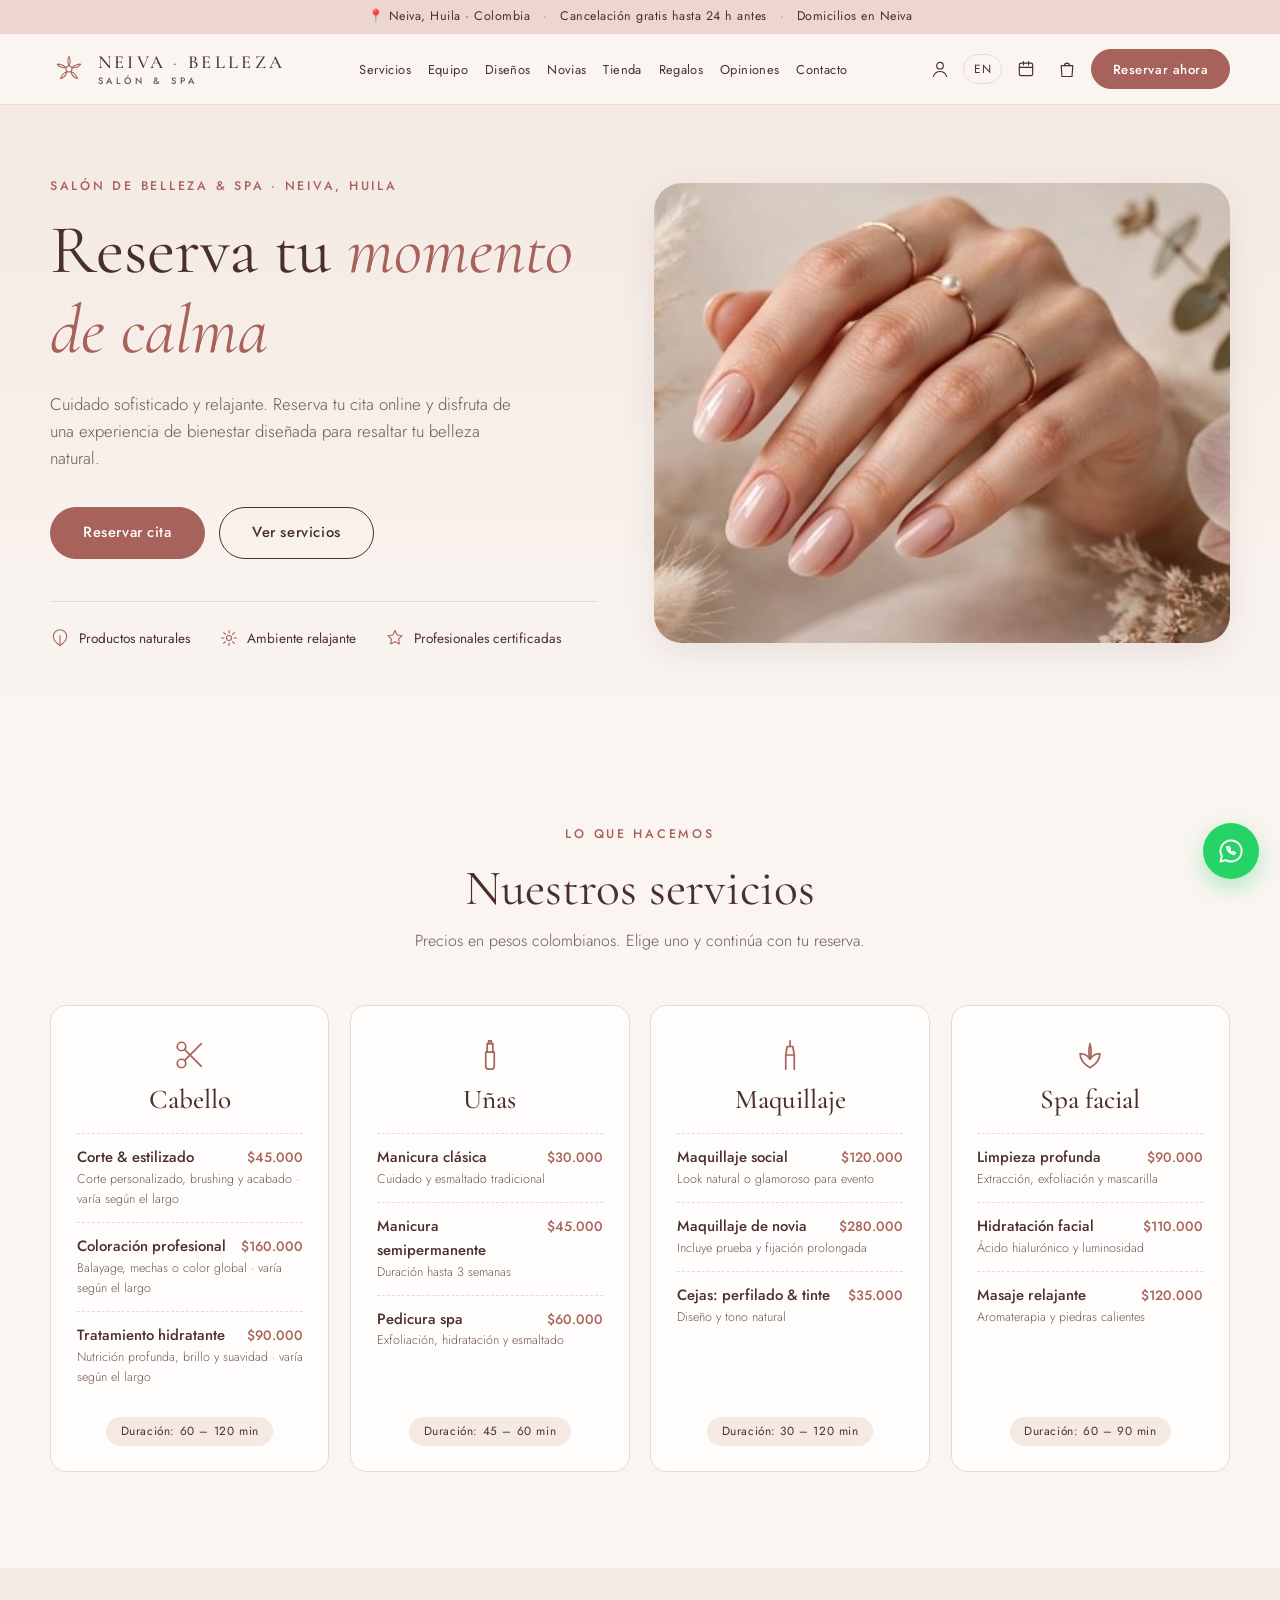
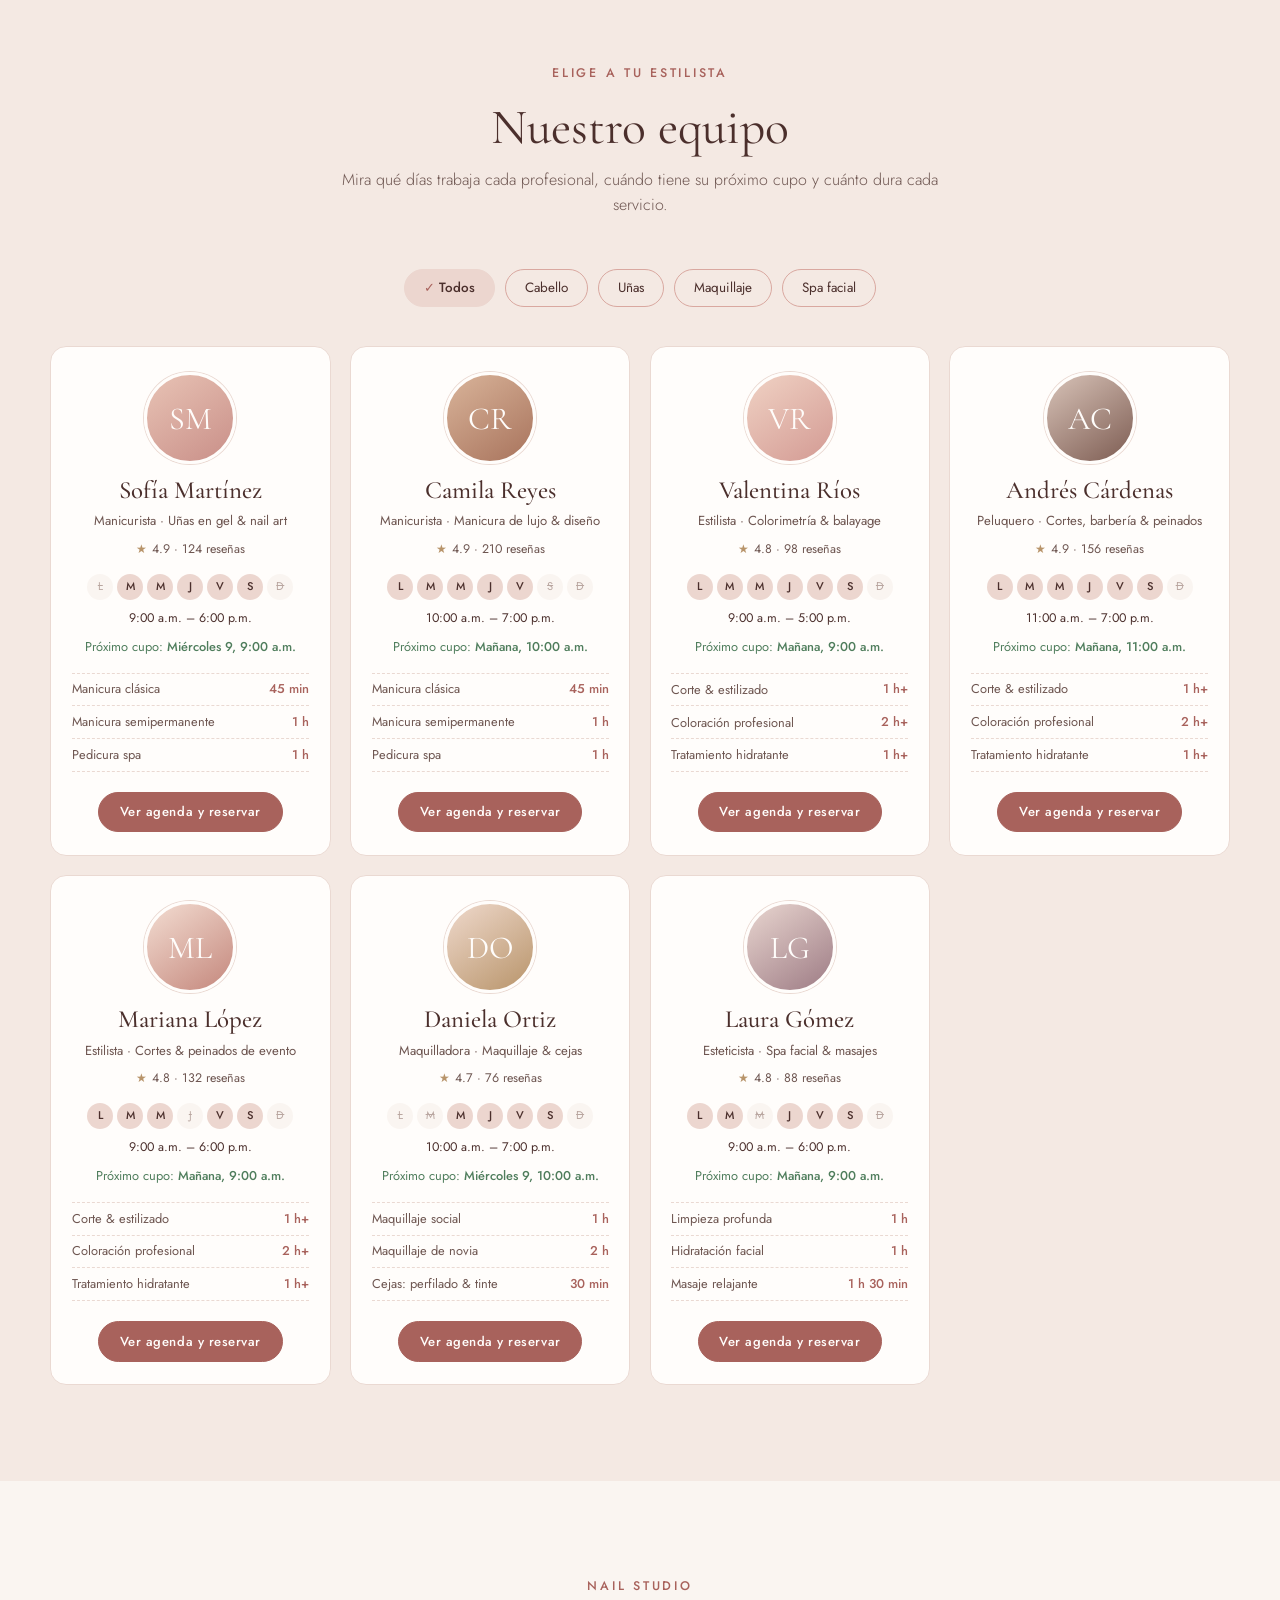
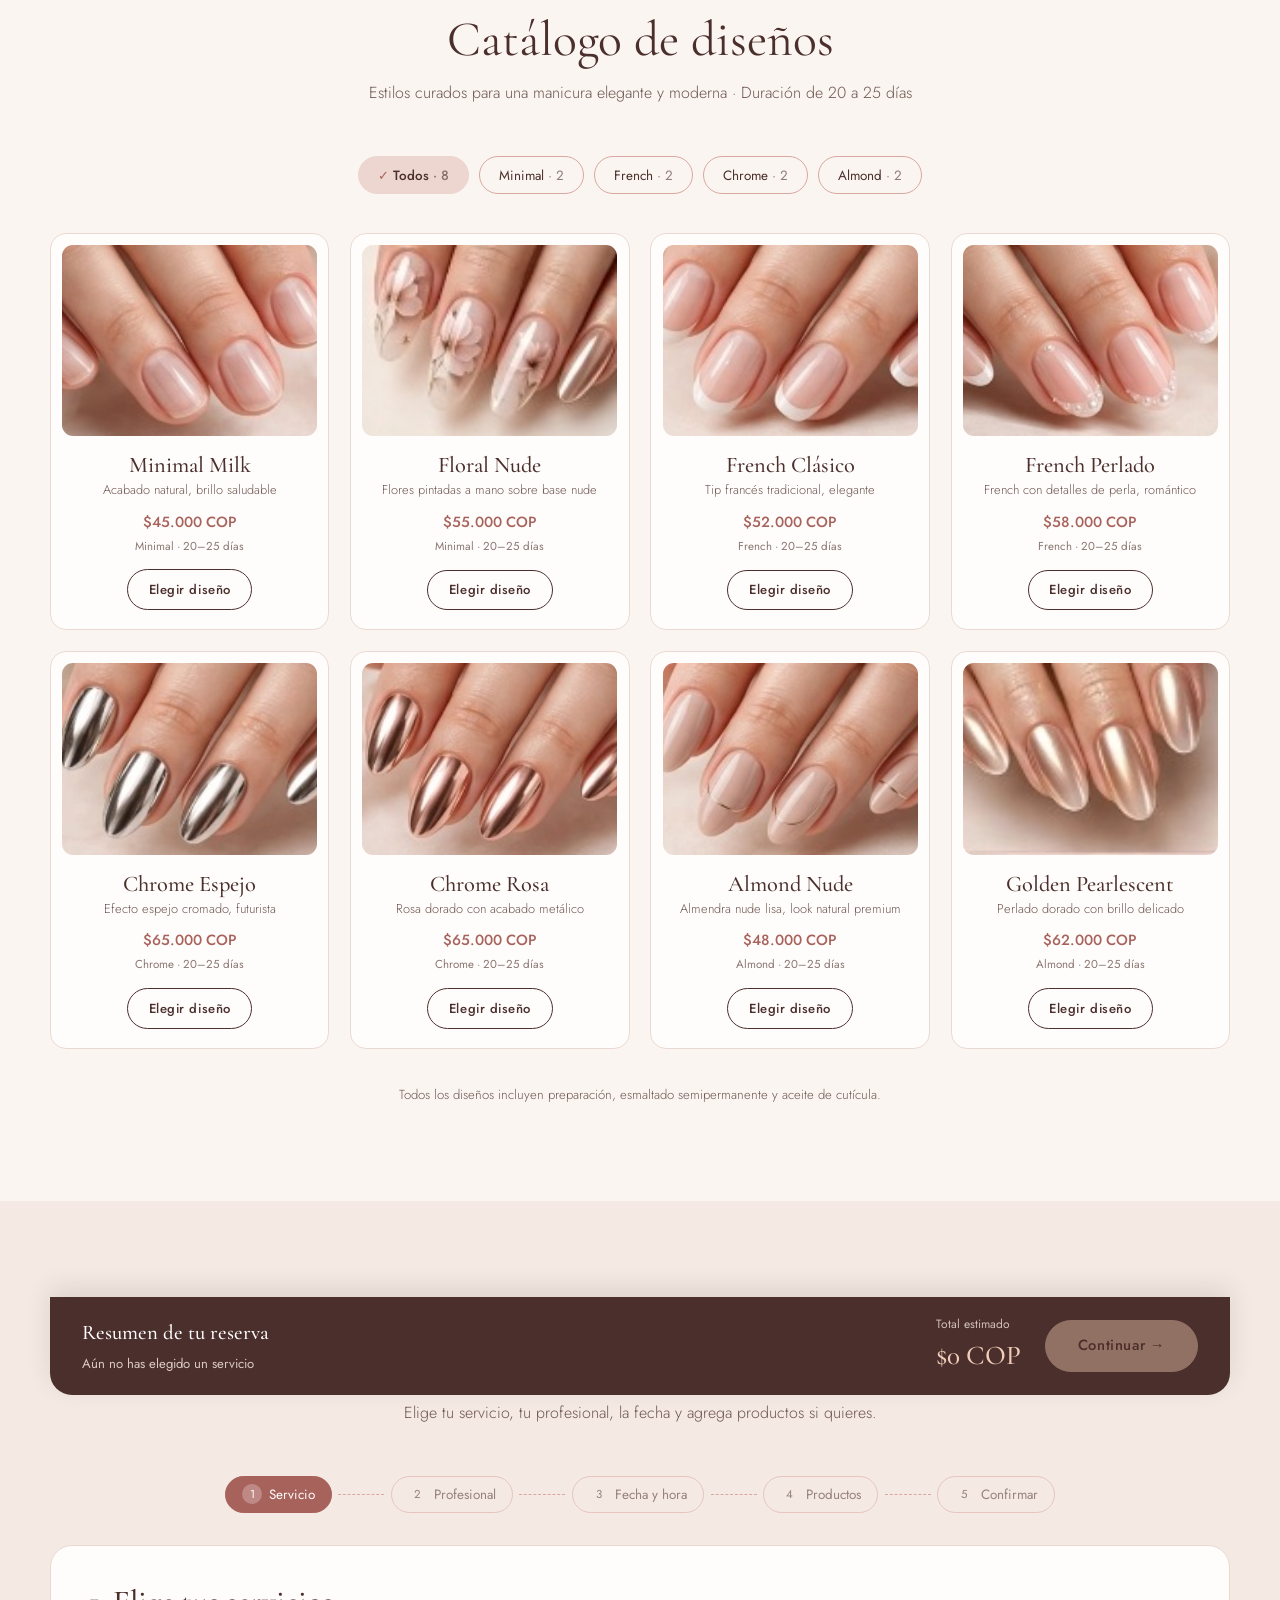
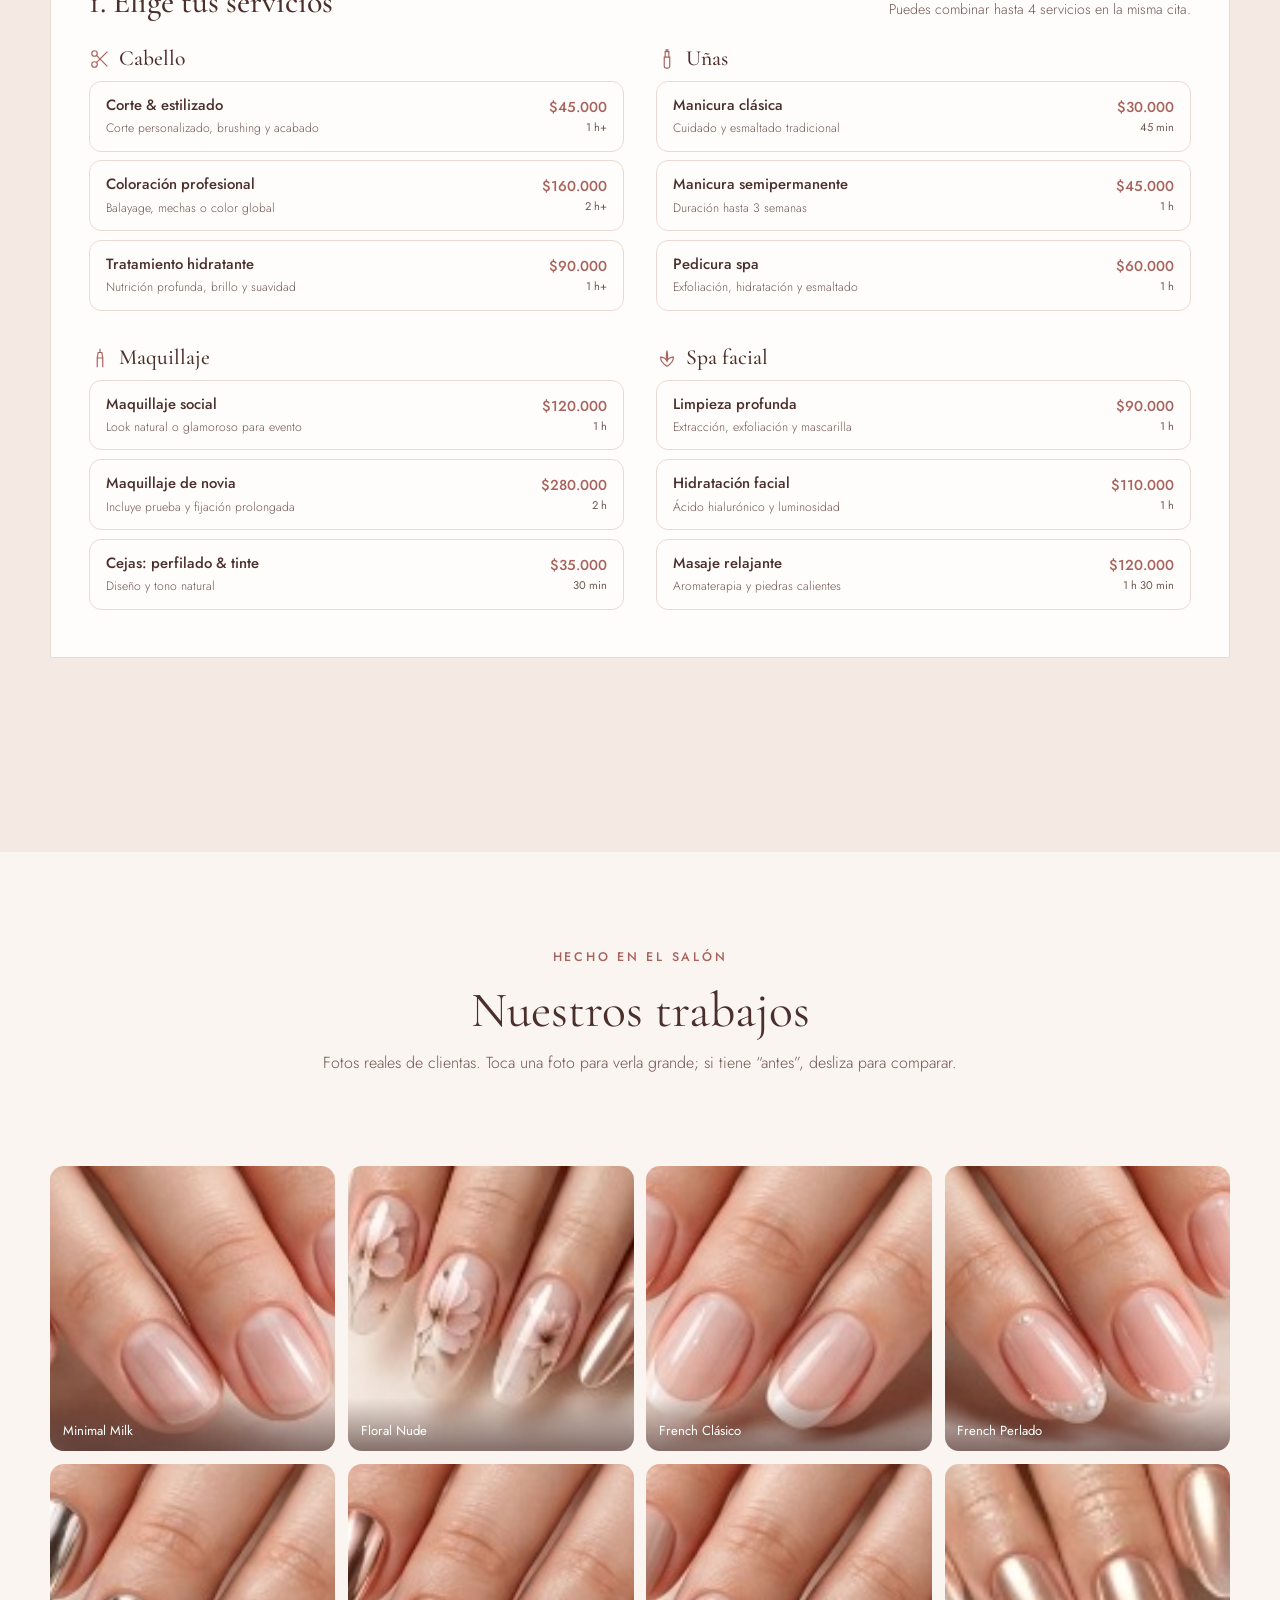
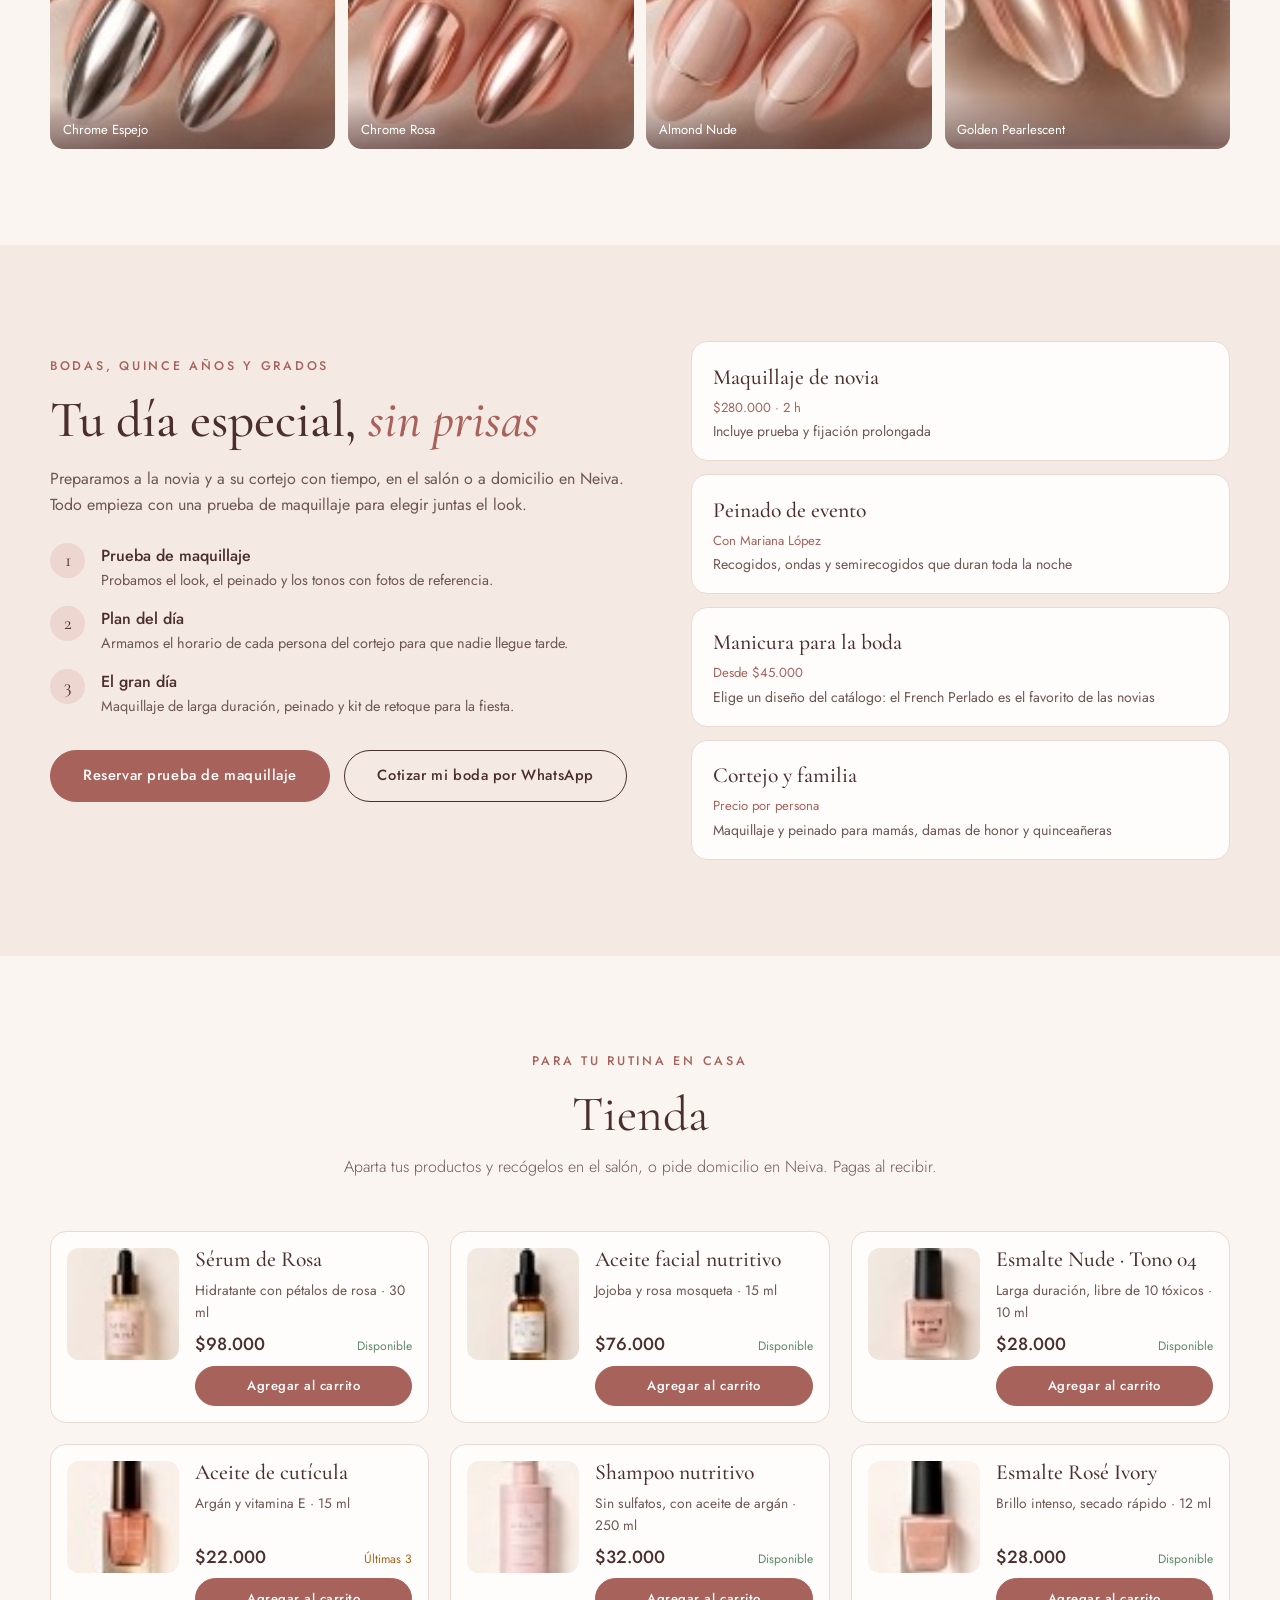
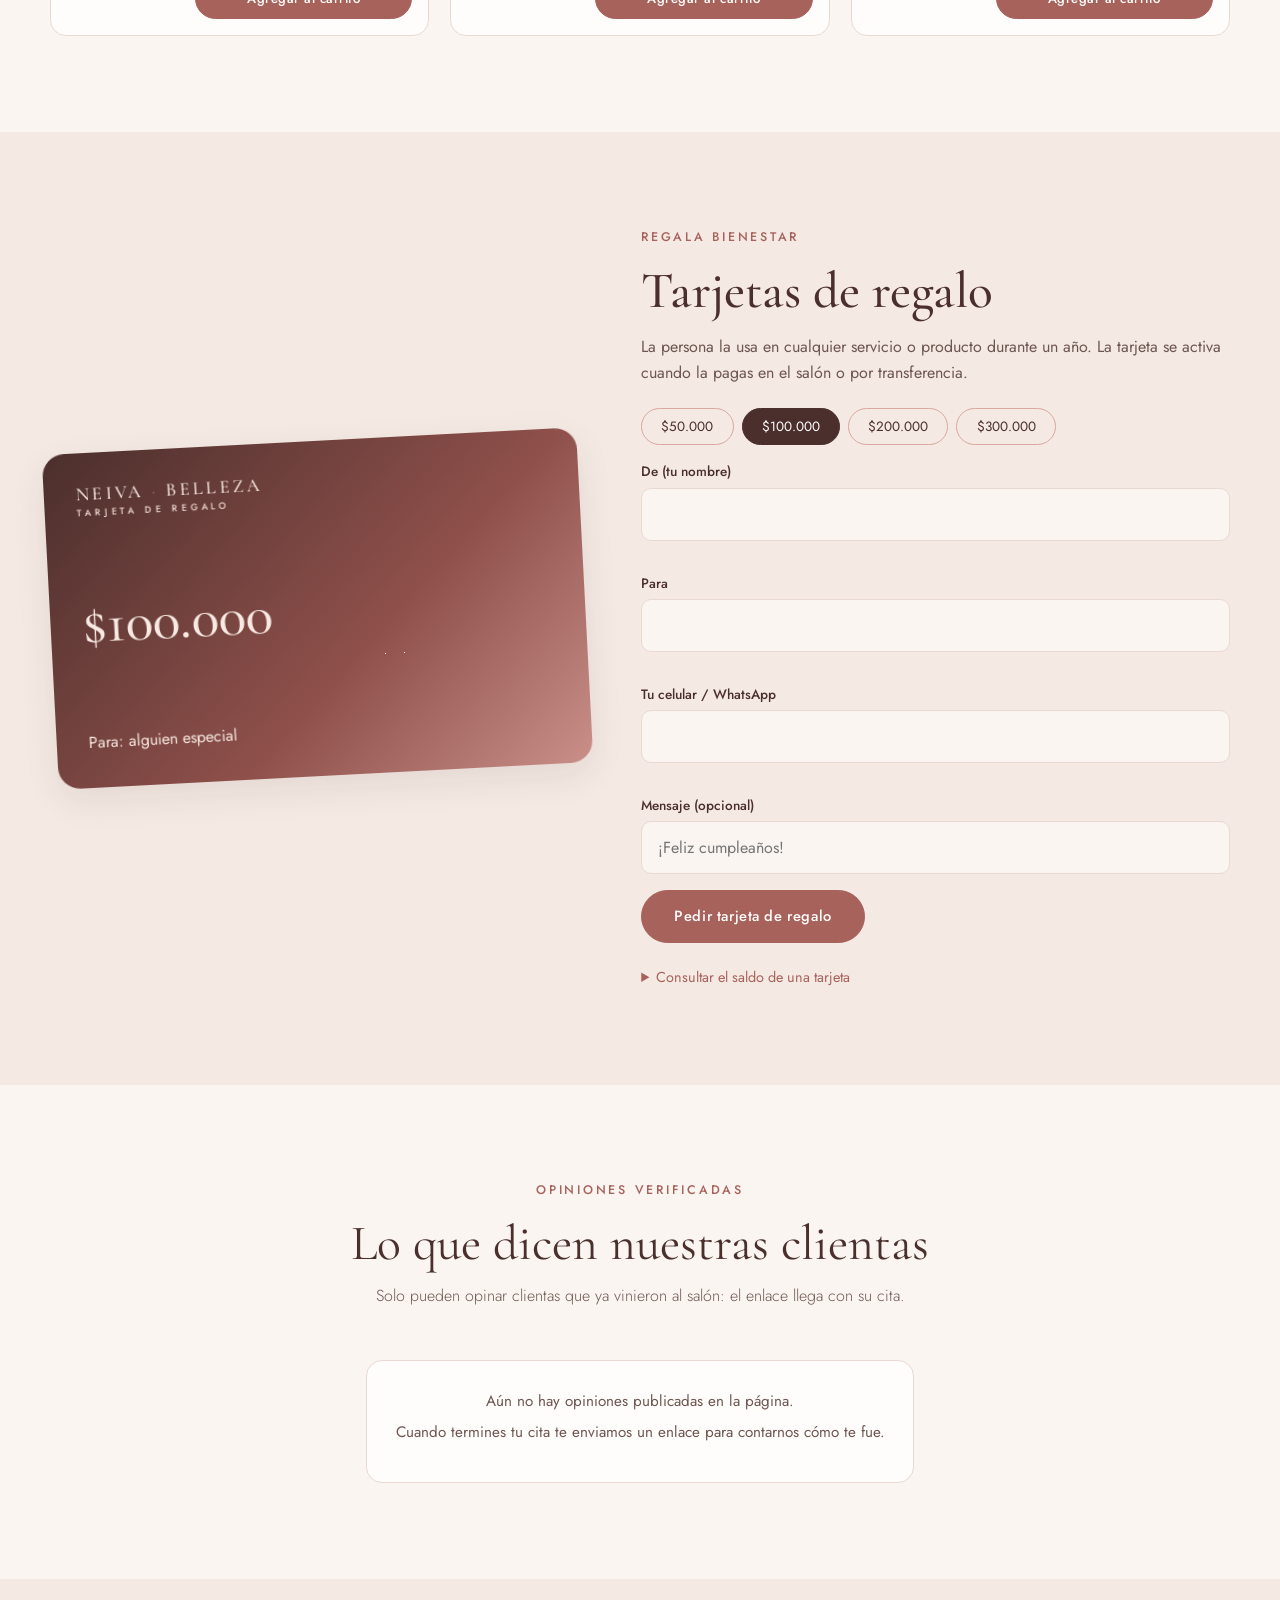
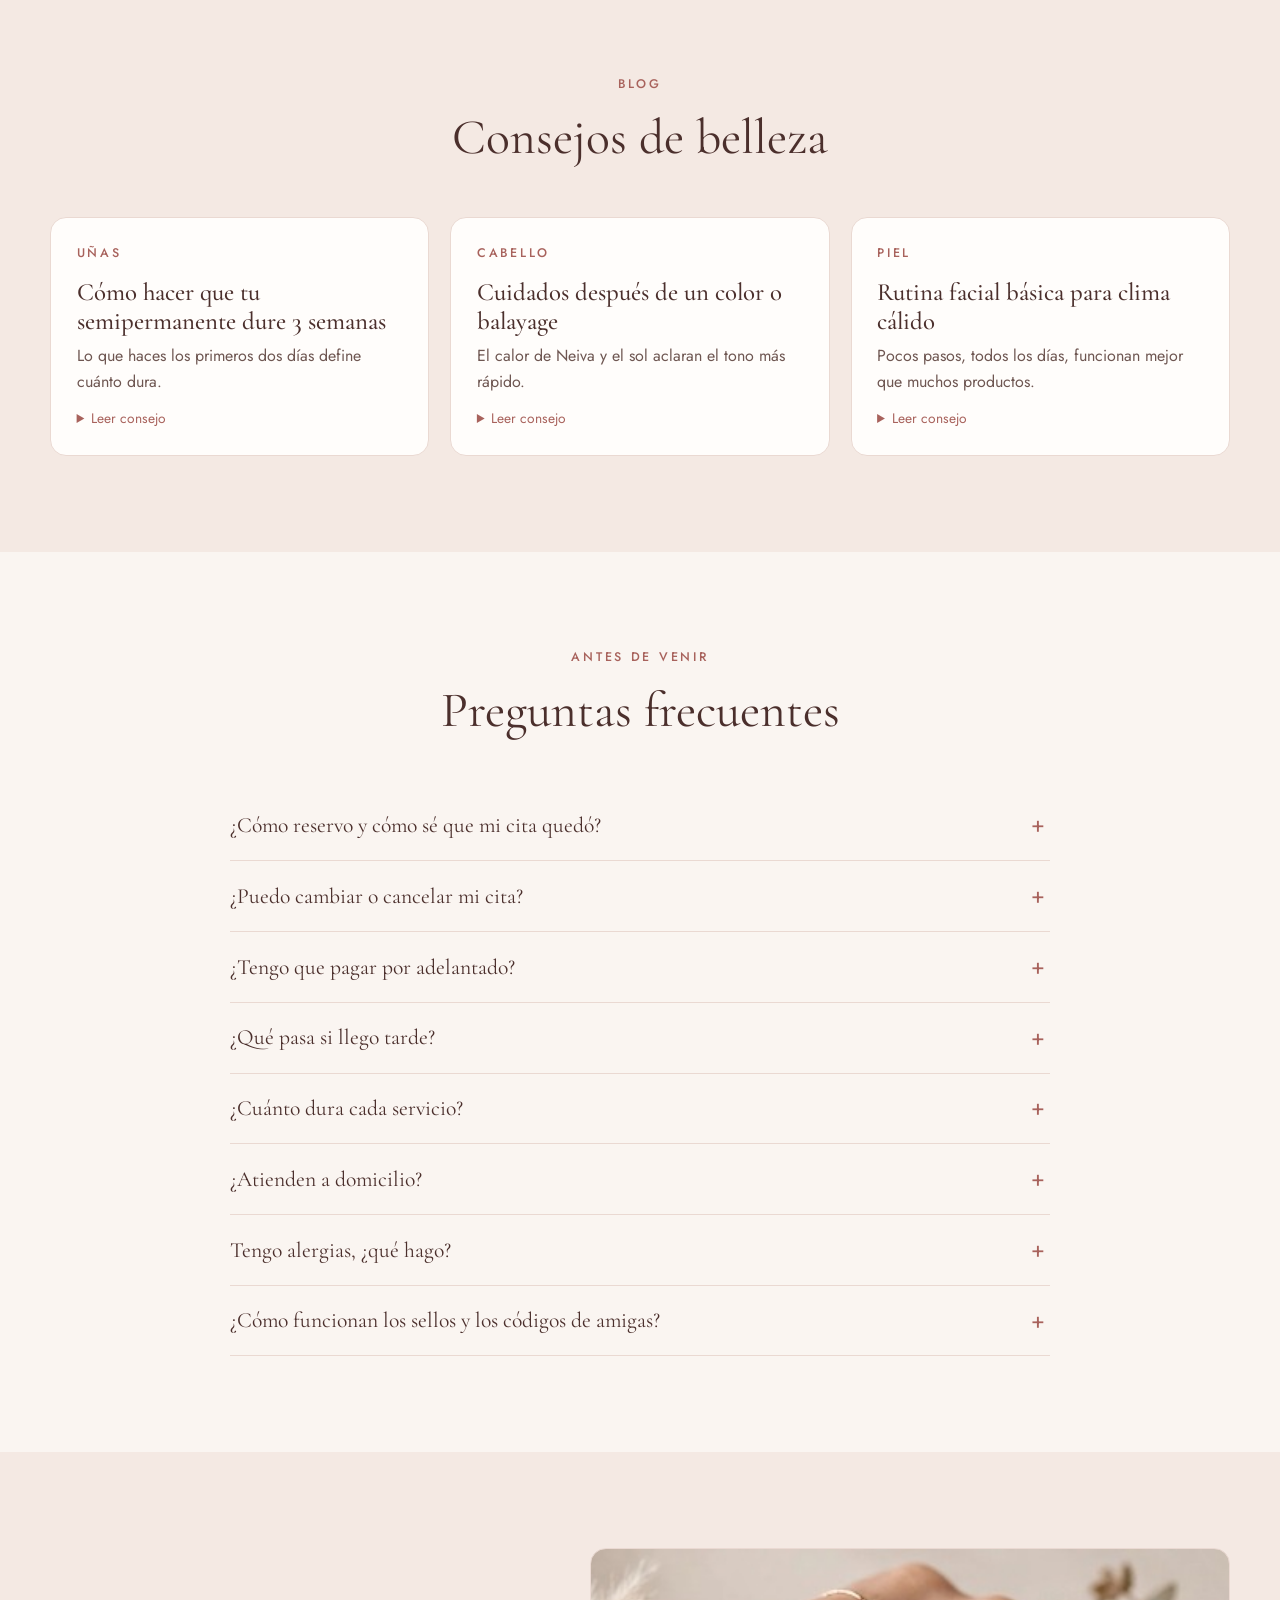
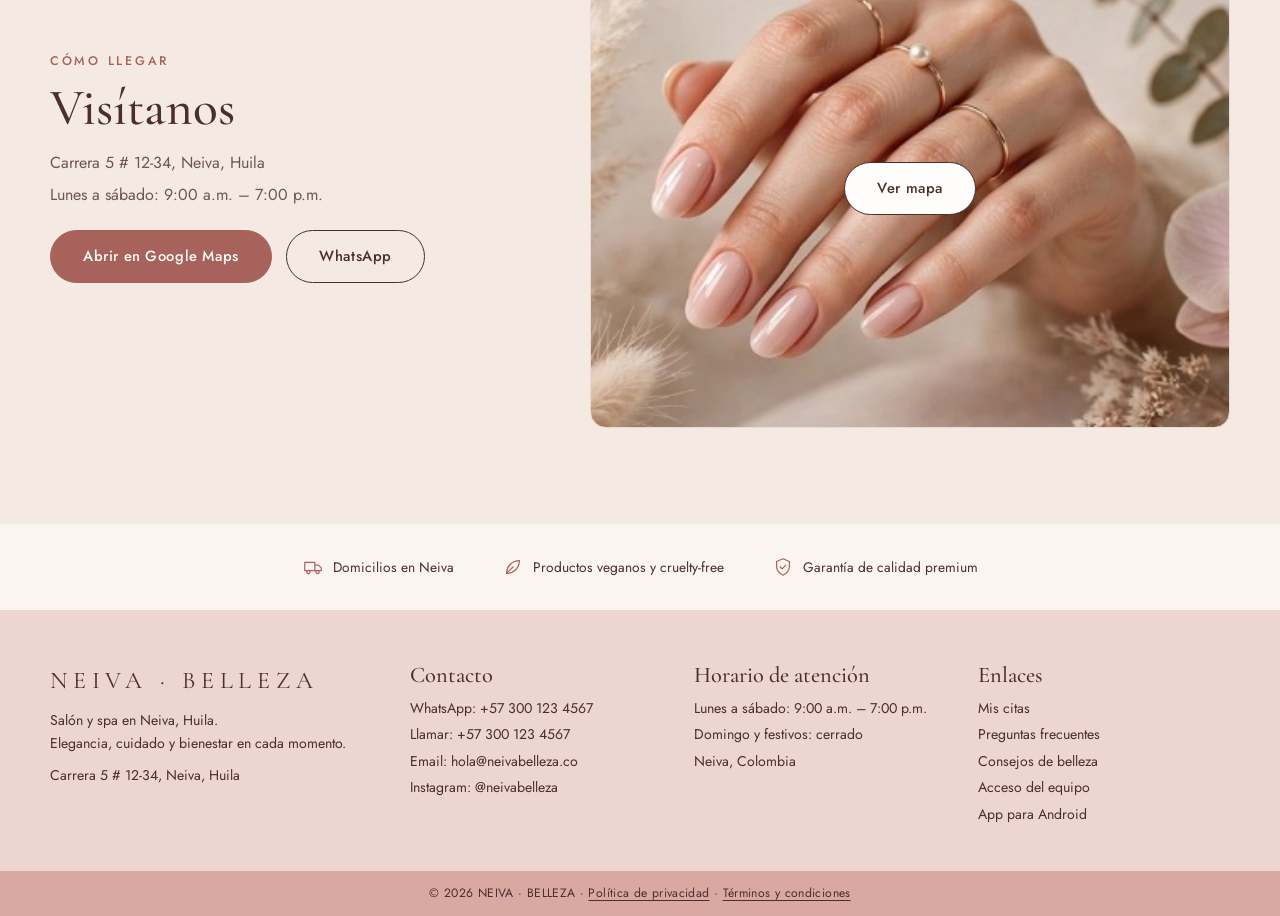
==== commit 9a2e1bf0: "App para Android (APK firmada) y enlaces de descarga - descargas/neiva-belleza.apk: app de Android q" ====
--- a/salon-belleza/index.html
+++ b/salon-belleza/index.html
@@ -418,6 +418,7 @@
           <li><a href="#preguntas" data-i18n="pie.preguntas">Preguntas frecuentes</a></li>
           <li><a href="#consejos" data-i18n="pie.consejos">Consejos de belleza</a></li>
           <li><a href="admin.html" data-i18n="pie.equipo">Acceso del equipo</a></li>
+          <li><a href="descargas/neiva-belleza.apk" download>App para Android</a></li>
         </ul>
       </div>
     </div>
